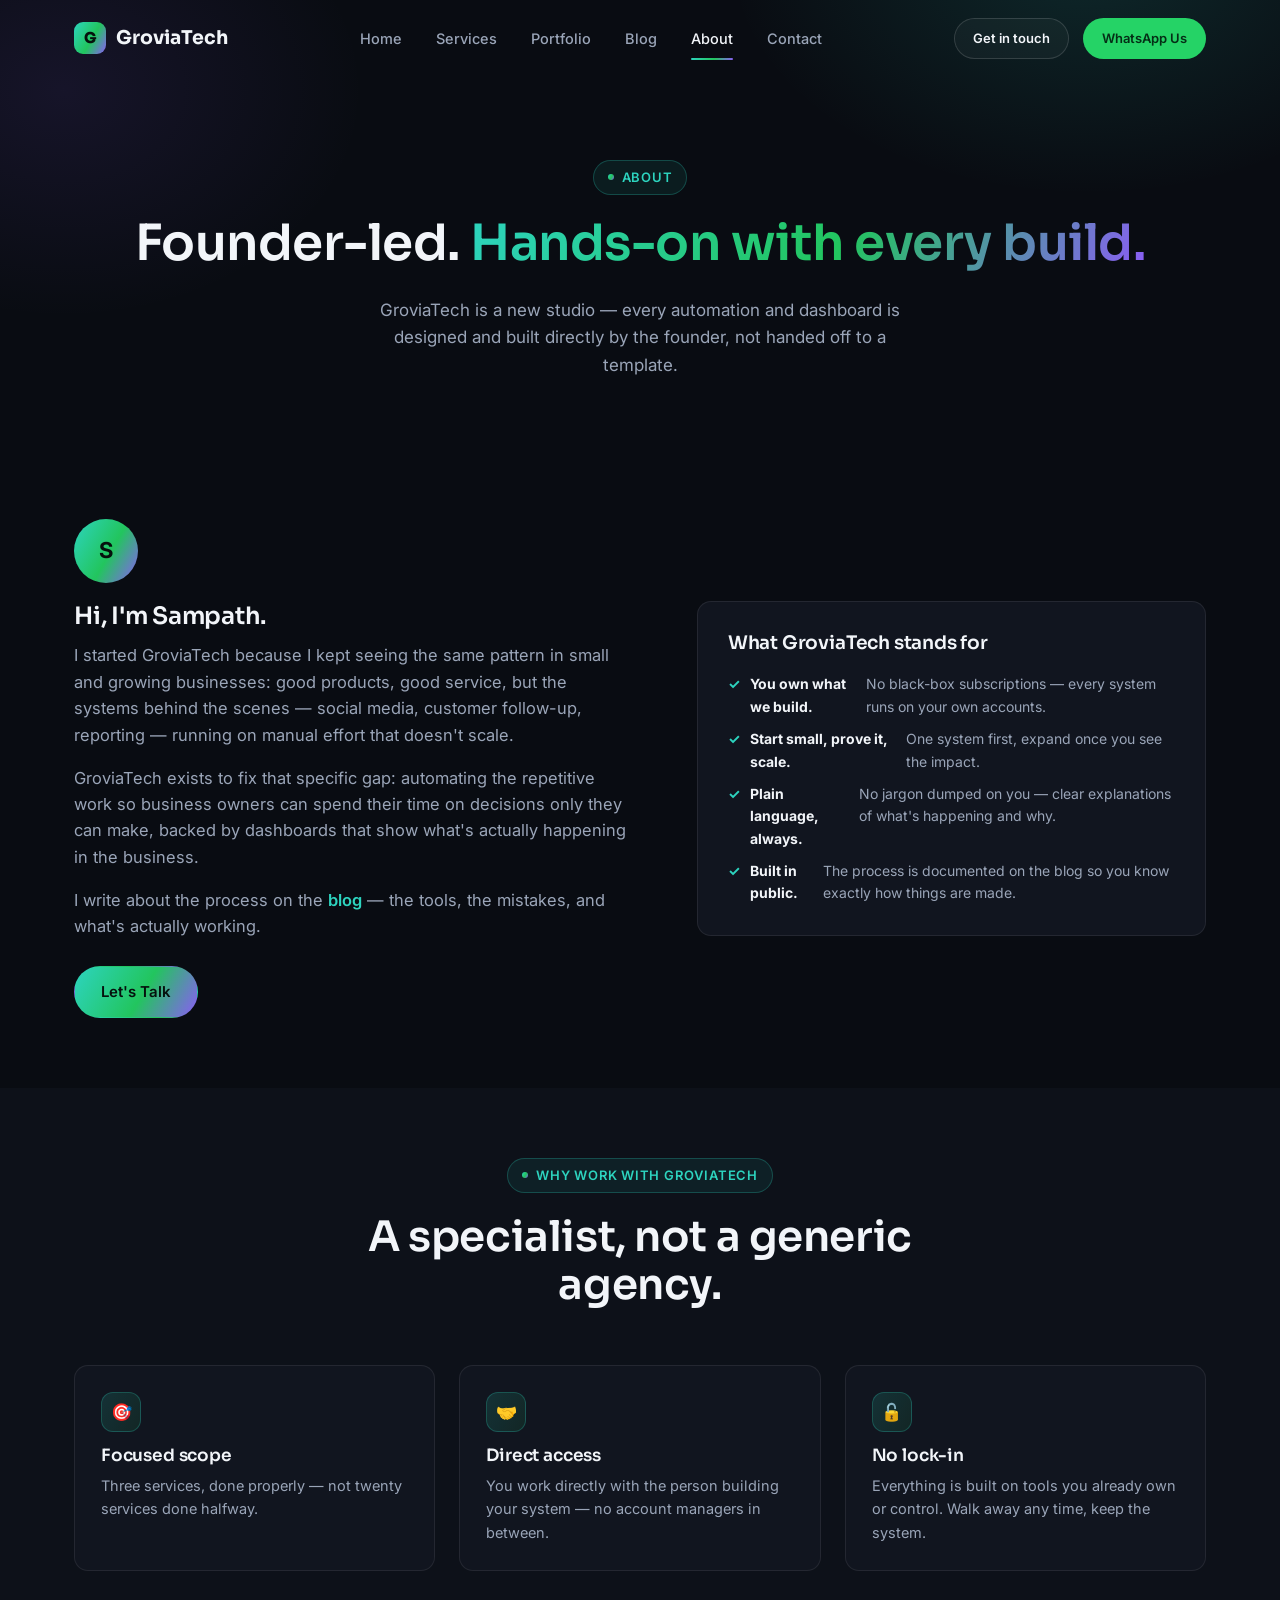
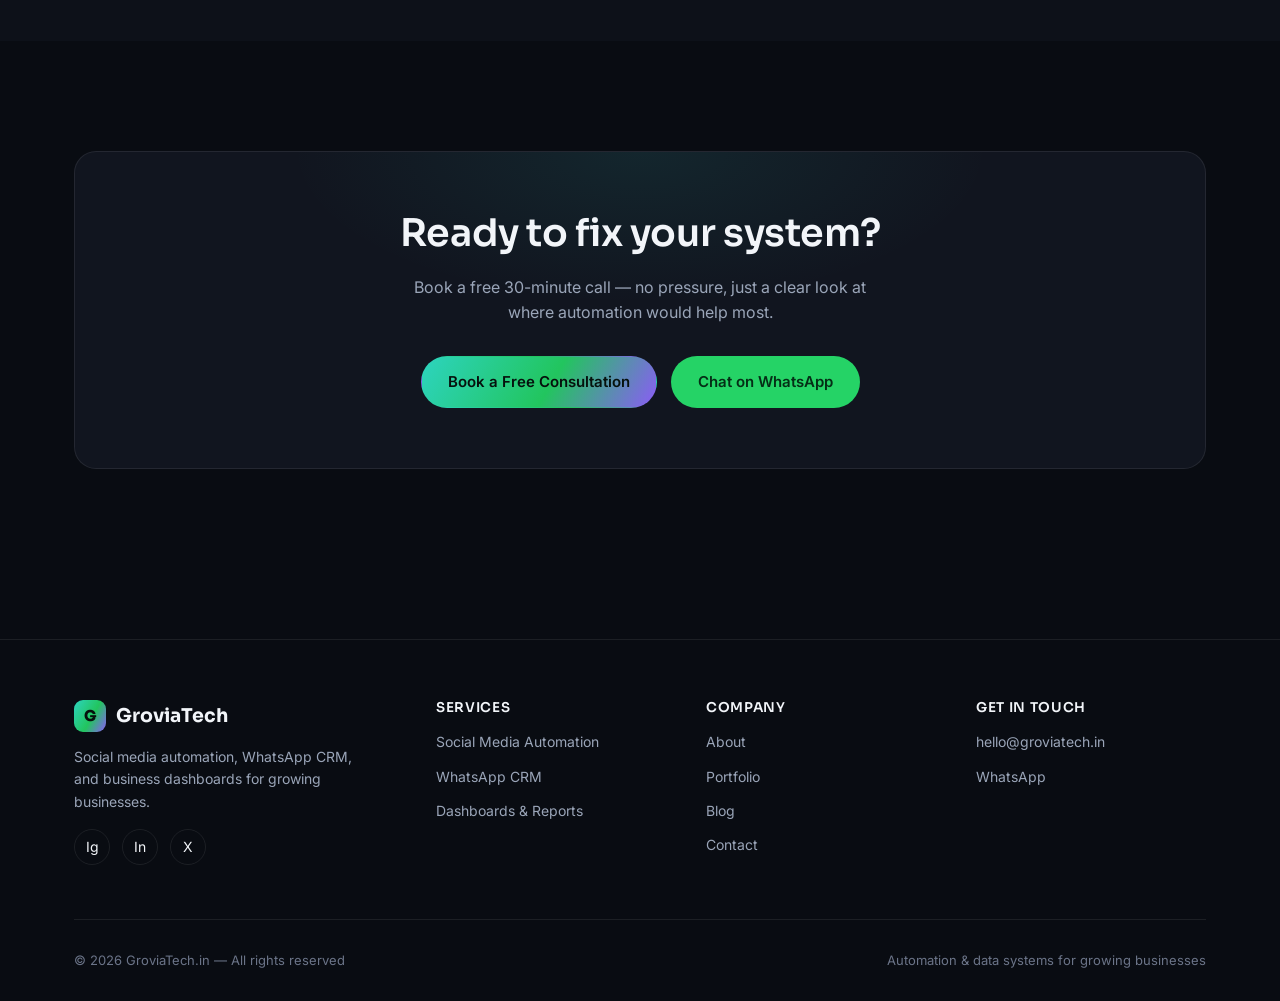
==== about.html @ a29e0338 "SEO: keyword-targeted titles/meta/H1s, Organization + FAQPage structured data" ====
<!DOCTYPE html>
<html lang="en">
<head>
<meta charset="UTF-8">
<meta name="viewport" content="width=device-width, initial-scale=1.0">
<title>About GroviaTech — WhatsApp & Social Media Automation Studio</title>
<meta name="description" content="GroviaTech is a founder-led studio building done-for-you WhatsApp automation, social media automation, and business dashboards to help small businesses grow.">
<link rel="canonical" href="https://groviatech.in/about.html">
<link rel="icon" href="favicon.ico" sizes="any">
<link rel="icon" href="favicon-32.png" type="image/png" sizes="32x32">
<link rel="icon" href="favicon-192.png" type="image/png" sizes="192x192">
<link rel="apple-touch-icon" href="favicon-180.png">
<meta name="theme-color" content="#090c12">
<meta property="og:type" content="website">
<meta property="og:site_name" content="GroviaTech">
<meta property="og:title" content="About GroviaTech — WhatsApp & Social Media Automation Studio">
<meta property="og:description" content="GroviaTech is a founder-led studio building done-for-you WhatsApp automation, social media automation, and business dashboards to help small businesses grow.">
<meta property="og:url" content="https://groviatech.in/about.html">
<meta name="twitter:card" content="summary">
<meta name="twitter:title" content="About GroviaTech — WhatsApp & Social Media Automation Studio">
<meta name="twitter:description" content="GroviaTech is a founder-led studio building done-for-you WhatsApp automation, social media automation, and business dashboards to help small businesses grow.">
<link rel="preconnect" href="https://fonts.googleapis.com">
<link href="https://fonts.googleapis.com/css2?family=Inter:wght@400;500;600;700&family=Sora:wght@600;700;800&display=swap" rel="stylesheet">
<link rel="stylesheet" href="css/style.css">
</head>
<body>

<nav class="nav">
  <div class="nav-inner container">
    <a href="index.html" class="logo"><span class="logo-mark">G</span>GroviaTech</a>
    <div class="nav-links">
      <a href="index.html">Home</a>
      <a href="services.html">Services</a>
      <a href="portfolio.html">Portfolio</a>
      <a href="blog.html">Blog</a>
      <a href="about.html">About</a>
      <a href="contact.html">Contact</a>
    </div>
    <div class="nav-cta">
      <a href="contact.html" class="btn btn-ghost btn-sm">Get in touch</a>
      <a href="#" target="_blank" class="btn btn-whatsapp btn-sm" data-config="whatsapp-href">WhatsApp Us</a>
    </div>
    <button class="nav-toggle" aria-label="Open menu"><span></span><span></span><span></span></button>
  </div>
  <div class="mobile-panel">
    <a href="index.html">Home</a>
    <a href="services.html">Services</a>
    <a href="portfolio.html">Portfolio</a>
    <a href="blog.html">Blog</a>
    <a href="about.html">About</a>
    <a href="contact.html">Contact</a>
    <a href="contact.html" class="btn btn-primary btn-block">Get in touch</a>
  </div>
</nav>

<header class="page-header">
  <div class="container">
    <div class="eyebrow" style="margin-left:auto;margin-right:auto;">About</div>
    <h1>Founder-led. <span class="text-gradient">Hands-on with every build.</span></h1>
    <p>GroviaTech is a new studio — every automation and dashboard is designed and built directly by the founder, not handed off to a template.</p>
  </div>
</header>

<section class="section-tight">
  <div class="container hero-grid">
    <div class="reveal">
      <div class="quote-avatar" style="width:64px;height:64px;font-size:22px;margin-bottom:20px;">S</div>
      <h2>Hi, I'm Sampath.</h2>
      <p style="font-size:16.5px;">I started GroviaTech because I kept seeing the same pattern in small and growing businesses: good products, good service, but the systems behind the scenes — social media, customer follow-up, reporting — running on manual effort that doesn't scale.</p>
      <p style="font-size:16.5px;">GroviaTech exists to fix that specific gap: automating the repetitive work so business owners can spend their time on decisions only they can make, backed by dashboards that show what's actually happening in the business.</p>
      <p style="font-size:16.5px;">I write about the process on the <a href="blog.html" style="color:var(--accent); font-weight:600;">blog</a> — the tools, the mistakes, and what's actually working.</p>
      <a href="contact.html" class="btn btn-primary" style="margin-top:10px;">Let's Talk</a>
    </div>
    <div class="card reveal reveal-delay-1">
      <h3 style="margin-bottom:20px;">What GroviaTech stands for</h3>
      <ul class="pill-list">
        <li><b style="color:var(--text)">You own what we build.</b> No black-box subscriptions — every system runs on your own accounts.</li>
        <li><b style="color:var(--text)">Start small, prove it, scale.</b> One system first, expand once you see the impact.</li>
        <li><b style="color:var(--text)">Plain language, always.</b> No jargon dumped on you — clear explanations of what's happening and why.</li>
        <li><b style="color:var(--text)">Built in public.</b> The process is documented on the blog so you know exactly how things are made.</li>
      </ul>
    </div>
  </div>
</section>

<section class="section section-tight" style="background:var(--bg-soft);">
  <div class="container">
    <div class="section-head center">
      <div class="eyebrow" style="margin-left:auto;margin-right:auto;">Why work with GroviaTech</div>
      <h2>A specialist, not a generic agency.</h2>
    </div>
    <div class="grid grid-3">
      <div class="problem-card reveal">
        <div class="icon-box">🎯</div>
        <h3>Focused scope</h3>
        <p>Three services, done properly — not twenty services done halfway.</p>
      </div>
      <div class="problem-card reveal reveal-delay-1">
        <div class="icon-box">🤝</div>
        <h3>Direct access</h3>
        <p>You work directly with the person building your system — no account managers in between.</p>
      </div>
      <div class="problem-card reveal reveal-delay-2">
        <div class="icon-box">🔓</div>
        <h3>No lock-in</h3>
        <p>Everything is built on tools you already own or control. Walk away any time, keep the system.</p>
      </div>
    </div>
  </div>
</section>

<section class="section">
  <div class="container">
    <div class="cta-band reveal">
      <h2>Ready to fix your system?</h2>
      <p>Book a free 30-minute call — no pressure, just a clear look at where automation would help most.</p>
      <div class="cta-actions">
        <a href="contact.html" class="btn btn-primary">Book a Free Consultation</a>
        <a href="#" target="_blank" class="btn btn-whatsapp" data-config="whatsapp-href">Chat on WhatsApp</a>
      </div>
    </div>
  </div>
</section>

<footer class="footer">
  <div class="container">
    <div class="footer-grid">
      <div class="footer-brand">
        <a href="index.html" class="logo"><span class="logo-mark">G</span>GroviaTech</a>
        <p>Social media automation, WhatsApp CRM, and business dashboards for growing businesses.</p>
        <div class="footer-social">
          <a href="#" aria-label="Instagram" data-config="social-instagram">Ig</a>
          <a href="#" aria-label="LinkedIn" data-config="social-linkedin">In</a>
          <a href="#" aria-label="X / Twitter" data-config="social-twitter">X</a>
        </div>
      </div>
      <div class="footer-col">
        <h4>Services</h4>
        <a href="services.html#social">Social Media Automation</a>
        <a href="services.html#whatsapp">WhatsApp CRM</a>
        <a href="services.html#dashboards">Dashboards &amp; Reports</a>
      </div>
      <div class="footer-col">
        <h4>Company</h4>
        <a href="about.html">About</a>
        <a href="portfolio.html">Portfolio</a>
        <a href="blog.html">Blog</a>
        <a href="contact.html">Contact</a>
      </div>
      <div class="footer-col">
        <h4>Get in touch</h4>
        <a href="mailto:hello@groviatech.in">hello@groviatech.in</a>
        <a href="#" target="_blank" data-config="whatsapp-href">WhatsApp</a>
      </div>
    </div>
    <div class="footer-bottom">
      <span>© <span class="year"></span> GroviaTech.in — All rights reserved</span>
      <span>Automation &amp; data systems for growing businesses</span>
    </div>
  </div>
</footer>

<script src="js/config.js"></script>
<script src="js/main.js"></script>
</body>
</html>
---- css/style.css ----
/* ============================================================
   GroviaTech.in — Design System
   ============================================================ */

:root{
  /* Core palette — deep charcoal/navy base, teal→emerald accent (growth + tech) */
  --bg: #090c12;
  --bg-soft: #0d1119;
  --surface: #11151f;
  --surface-2: #161b28;
  --border: rgba(255,255,255,0.08);
  --border-strong: rgba(255,255,255,0.14);

  --text: #f2f5f9;
  --text-muted: #9aa5b8;
  --text-dim: #6b7488;

  --accent: #2dd4bf;          /* teal */
  --accent-2: #22c55e;        /* emerald */
  --accent-violet: #8b5cf6;   /* secondary highlight */
  --accent-gradient: linear-gradient(120deg, #2dd4bf 0%, #22c55e 55%, #8b5cf6 100%);
  --accent-gradient-soft: linear-gradient(120deg, rgba(45,212,191,0.15), rgba(34,197,94,0.10));

  --whatsapp: #25D366;

  --radius-sm: 8px;
  --radius: 14px;
  --radius-lg: 22px;
  --shadow-glow: 0 0 0 1px rgba(45,212,191,0.15), 0 20px 60px -20px rgba(45,212,191,0.25);
  --shadow-card: 0 10px 40px -18px rgba(0,0,0,0.6);

  --container: 1180px;
  --font-body: "Inter", -apple-system, BlinkMacSystemFont, "Segoe UI", sans-serif;
  --font-head: "Sora", "Inter", -apple-system, sans-serif;
}

*, *::before, *::after{ box-sizing: border-box; }
html{ scroll-behavior: smooth; }
body{
  margin:0;
  background: var(--bg);
  color: var(--text);
  font-family: var(--font-body);
  line-height: 1.6;
  -webkit-font-smoothing: antialiased;
  overflow-x: hidden;
}
body::before{
  content:"";
  position: fixed;
  inset: 0;
  z-index: -2;
  background:
    radial-gradient(600px 400px at 85% -5%, rgba(45,212,191,0.14), transparent 60%),
    radial-gradient(500px 380px at 5% 10%, rgba(139,92,246,0.10), transparent 60%),
    var(--bg);
}
img{ max-width:100%; display:block; }
a{ color: inherit; text-decoration: none; }
ul{ list-style:none; margin:0; padding:0; }
h1,h2,h3,h4{ font-family: var(--font-head); font-weight: 600; line-height: 1.15; margin: 0 0 .5em; letter-spacing: -0.01em; }
p{ margin: 0 0 1em; color: var(--text-muted); }
button{ font-family: inherit; }

.container{ width: 100%; max-width: var(--container); margin: 0 auto; padding: 0 24px; }
.section{ padding: 110px 0; position: relative; }
.section-tight{ padding: 70px 0; }

.eyebrow{
  display:inline-flex; align-items:center; gap:8px;
  font-size: 13px; font-weight: 600; letter-spacing: 0.06em; text-transform: uppercase;
  color: var(--accent);
  background: rgba(45,212,191,0.08);
  border: 1px solid rgba(45,212,191,0.25);
  padding: 6px 14px;
  border-radius: 999px;
  margin-bottom: 20px;
}
.eyebrow::before{ content:""; width:6px; height:6px; border-radius:50%; background: var(--accent-gradient); }

.section-head{ max-width: 640px; margin-bottom: 56px; }
.section-head.center{ margin-left:auto; margin-right:auto; text-align:center; }
.section-head h2{ font-size: clamp(28px, 3.6vw, 42px); }
.section-head p{ font-size: 17px; }

.text-gradient{
  background: var(--accent-gradient);
  -webkit-background-clip: text;
  background-clip: text;
  color: transparent;
}

/* ---------- Buttons ---------- */
.btn{
  display:inline-flex; align-items:center; justify-content:center; gap:8px;
  padding: 13px 26px;
  border-radius: 999px;
  font-weight: 600;
  font-size: 15px;
  border: 1px solid transparent;
  cursor:pointer;
  transition: transform .25s ease, box-shadow .25s ease, background .25s ease, border-color .25s ease, color .25s ease;
  white-space: nowrap;
}
.btn-primary{
  background: var(--accent-gradient);
  color: #06110d;
}
.btn-primary:hover{ transform: translateY(-2px); box-shadow: 0 14px 30px -10px rgba(45,212,191,0.45); }
.btn-ghost{
  background: rgba(255,255,255,0.03);
  border-color: var(--border-strong);
  color: var(--text);
}
.btn-ghost:hover{ background: rgba(255,255,255,0.07); transform: translateY(-2px); }
.btn-whatsapp{ background: var(--whatsapp); color:#052e16; }
.btn-whatsapp:hover{ transform: translateY(-2px); box-shadow: 0 14px 30px -10px rgba(37,211,102,0.45); }
.btn-block{ width:100%; }
.btn-sm{ padding: 9px 18px; font-size: 13px; }

/* ---------- Nav ---------- */
.nav{
  position: fixed; top:0; left:0; right:0; z-index: 100;
  border-bottom: 1px solid transparent;
  transition: background .3s ease, border-color .3s ease, backdrop-filter .3s ease;
}
.nav.scrolled{
  background: rgba(9,12,18,0.75);
  backdrop-filter: blur(14px);
  border-bottom-color: var(--border);
}
.nav-inner{ display:flex; align-items:center; justify-content:space-between; padding: 18px 24px; }
.logo{ display:flex; align-items:center; gap:10px; font-family: var(--font-head); font-weight:700; font-size:19px; color: var(--text); }
.logo-mark{
  width:32px; height:32px; border-radius: 9px;
  background: var(--accent-gradient);
  display:flex; align-items:center; justify-content:center;
  font-size:15px; font-weight:800; color:#06110d;
}
.nav-links{ display:flex; align-items:center; gap:34px; }
.nav-links a{
  font-size: 14.5px; font-weight:500; color: var(--text-muted);
  position:relative; padding: 4px 0;
  transition: color .2s ease;
}
.nav-links a:hover, .nav-links a.active{ color: var(--text); }
.nav-links a.active::after{
  content:""; position:absolute; left:0; right:0; bottom:-6px; height:2px;
  background: var(--accent-gradient); border-radius:2px;
}
.nav-cta{ display:flex; align-items:center; gap:14px; }
.nav-toggle{
  display:none; flex-direction:column; gap:5px; background:none; border:none; cursor:pointer; padding:6px;
}
.nav-toggle span{ width:22px; height:2px; background: var(--text); border-radius:2px; transition: all .25s ease; }

.mobile-panel{
  display:none;
  position: fixed; inset: 0; z-index: 99;
  background: rgba(9,12,18,0.98);
  padding: 100px 30px 40px;
  flex-direction:column; gap: 8px;
}
.mobile-panel.open{ display:flex; }
.mobile-panel a{ font-size: 20px; padding: 14px 0; border-bottom: 1px solid var(--border); color: var(--text); font-weight:600; }
.mobile-panel .btn{ margin-top: 20px; }

@media (max-width: 900px){
  .nav-links{ display:none; }
  .nav-cta .btn-ghost{ display:none; }
  .nav-toggle{ display:flex; }
}

/* ---------- Hero ---------- */
.hero{ padding: 168px 0 100px; position: relative; }
.hero-grid{ display:grid; grid-template-columns: 1.05fr 0.95fr; gap: 60px; align-items:center; }
.hero h1{ font-size: clamp(34px, 5vw, 58px); margin-bottom: 22px; }
.hero-sub{ font-size: 18px; max-width: 500px; color: var(--text-muted); margin-bottom: 34px; }
.hero-actions{ display:flex; gap:14px; flex-wrap:wrap; margin-bottom: 40px; }
.hero-note{ font-size: 13px; color: var(--text-dim); }

.integrations{ margin-top: 56px; }
.integrations-label{ font-size: 12.5px; color: var(--text-dim); text-transform: uppercase; letter-spacing: .08em; margin-bottom: 16px; }
.integrations-row{ display:flex; flex-wrap:wrap; gap: 10px; }
.chip{
  font-size: 13px; font-weight:600; color: var(--text-muted);
  border:1px solid var(--border); background: rgba(255,255,255,0.02);
  padding: 7px 14px; border-radius: 999px;
}

/* ---------- Hero demo card (WhatsApp automation preview) ---------- */
.demo-card{
  background: var(--surface);
  border: 1px solid var(--border);
  border-radius: var(--radius-lg);
  padding: 20px;
  box-shadow: var(--shadow-glow);
  position: relative;
}
.demo-head{ display:flex; align-items:center; gap:10px; margin-bottom:16px; padding-bottom:14px; border-bottom:1px solid var(--border); }
.demo-avatar{ width:36px; height:36px; border-radius:50%; background: var(--accent-gradient); display:flex; align-items:center; justify-content:center; font-weight:700; color:#06110d; font-size:14px; }
.demo-title{ font-size:14px; font-weight:600; }
.demo-sub{ font-size:12px; color: var(--text-dim); }
.demo-live{ margin-left:auto; display:flex; align-items:center; gap:6px; font-size:11.5px; color: var(--accent-2); font-weight:600; }
.demo-live .dot{ width:7px; height:7px; border-radius:50%; background: var(--accent-2); box-shadow: 0 0 0 0 rgba(34,197,94,0.6); animation: pulse 1.8s infinite; }
@keyframes pulse{ 0%{ box-shadow:0 0 0 0 rgba(34,197,94,0.5);} 70%{ box-shadow:0 0 0 8px rgba(34,197,94,0);} 100%{ box-shadow:0 0 0 0 rgba(34,197,94,0);} }

.chat-window{ min-height: 220px; display:flex; flex-direction:column; gap:10px; margin-bottom:16px; }
.bubble{
  max-width: 78%; padding: 10px 14px; border-radius: 14px; font-size: 13.5px; line-height:1.45;
  opacity:0; transform: translateY(8px); animation: bubbleIn .4s ease forwards;
}
.bubble.in{ align-self:flex-start; background: var(--surface-2); border:1px solid var(--border); border-bottom-left-radius:4px; }
.bubble.out{ align-self:flex-end; background: linear-gradient(135deg, rgba(45,212,191,0.22), rgba(34,197,94,0.18)); border:1px solid rgba(45,212,191,0.3); border-bottom-right-radius:4px; }
@keyframes bubbleIn{ to{ opacity:1; transform: translateY(0);} }

.demo-steps{ display:flex; flex-direction:column; gap:10px; }
.demo-step{ display:flex; align-items:center; gap:10px; font-size:12.5px; color: var(--text-dim); opacity:.4; transition: opacity .3s ease; }
.demo-step.active{ opacity:1; color: var(--text-muted); }
.demo-step .tick{ width:16px; height:16px; border-radius:50%; border:1px solid var(--border-strong); display:flex; align-items:center; justify-content:center; font-size:10px; flex-shrink:0; }
.demo-step.active .tick{ background: var(--accent-gradient); border-color: transparent; color:#06110d; }

/* ---------- Cards / grids ---------- */
.grid{ display:grid; gap: 24px; }
.grid-3{ grid-template-columns: repeat(3, 1fr); }
.grid-2{ grid-template-columns: repeat(2, 1fr); }
.grid-4{ grid-template-columns: repeat(4, 1fr); }

.card{
  background: var(--surface);
  border: 1px solid var(--border);
  border-radius: var(--radius);
  padding: 30px;
  transition: transform .3s ease, border-color .3s ease, box-shadow .3s ease;
}
.card:hover{ transform: translateY(-4px); border-color: var(--border-strong); box-shadow: var(--shadow-card); }

.icon-box{
  width:46px; height:46px; border-radius: 12px;
  background: var(--accent-gradient-soft);
  border: 1px solid rgba(45,212,191,0.25);
  display:flex; align-items:center; justify-content:center;
  margin-bottom: 18px; font-size: 20px;
}

.pill-list{ display:flex; flex-direction:column; gap:10px; margin-top:16px; }
.pill-list li{ display:flex; align-items:flex-start; gap:10px; font-size:14px; color: var(--text-muted); }
.pill-list li::before{ content:"✓"; color: var(--accent); font-weight:700; flex-shrink:0; }

/* ---------- Problem section ---------- */
.problem-card{
  background: var(--surface);
  border:1px solid var(--border);
  border-radius: var(--radius);
  padding: 26px;
}
.problem-card h3{ font-size: 17px; }
.problem-card p{ font-size: 14.5px; margin:0; }
.problem-card .icon-box{ margin-bottom:14px; width:40px; height:40px; font-size:17px; }

/* ---------- Process ---------- */
.process-step{ position: relative; padding-left: 0; }
.process-num{ font-family: var(--font-head); font-size: 46px; font-weight:700; color: transparent; -webkit-text-stroke: 1px var(--border-strong); margin-bottom: 10px; }
.process-step h3{ font-size:19px; }
.process-tag{ display:inline-block; margin-top:14px; font-size:12px; color: var(--accent); background: rgba(45,212,191,0.08); border:1px solid rgba(45,212,191,0.2); padding:5px 12px; border-radius:999px; }

/* ---------- Stats ---------- */
.stats-bar{
  display:grid; grid-template-columns: repeat(4,1fr); gap: 24px;
  background: var(--surface);
  border:1px solid var(--border); border-radius: var(--radius-lg);
  padding: 40px 30px;
}
.stat{ text-align:center; }
.stat-num{ font-family: var(--font-head); font-size: clamp(26px,3vw,36px); font-weight:700; }
.stat-label{ font-size: 13px; color: var(--text-dim); margin-top:6px; }

/* ---------- Testimonial / quote ---------- */
.quote-card{ background: var(--surface); border:1px solid var(--border); border-radius: var(--radius); padding: 32px; }
.quote-card p{ font-size: 17px; color: var(--text); font-style: italic; }
.quote-person{ display:flex; align-items:center; gap:12px; margin-top:18px; }
.quote-avatar{ width:40px; height:40px; border-radius:50%; background: var(--accent-gradient); display:flex; align-items:center; justify-content:center; color:#06110d; font-weight:700; font-size:14px; }
.quote-name{ font-size:14px; font-weight:600; color: var(--text); }
.quote-role{ font-size:12.5px; color: var(--text-dim); }

/* ---------- Blog cards ---------- */
.blog-card{ background: var(--surface); border:1px solid var(--border); border-radius: var(--radius); overflow:hidden; transition: transform .3s ease, border-color .3s ease; }
.blog-card:hover{ transform: translateY(-4px); border-color: var(--border-strong); }
.blog-thumb{ height: 160px; background: var(--accent-gradient-soft); position:relative; display:flex; align-items:center; justify-content:center; font-size:34px; border-bottom:1px solid var(--border); }
.blog-body{ padding: 22px; }
.blog-meta{ display:flex; gap:10px; align-items:center; font-size:12px; color: var(--text-dim); margin-bottom:10px; }
.blog-tag{ background: rgba(45,212,191,0.1); color: var(--accent); padding:3px 10px; border-radius:999px; font-weight:600; }
.blog-body h3{ font-size:17px; margin-bottom:8px; }
.blog-body p{ font-size:13.5px; margin-bottom:0; }
.blog-readmore{ font-size:13px; font-weight:600; color: var(--accent); margin-top:14px; display:inline-flex; align-items:center; gap:6px; }

/* ---------- Portfolio ---------- */
.filter-row{ display:flex; gap:10px; flex-wrap:wrap; margin-bottom: 40px; }
.filter-btn{
  font-size:13.5px; font-weight:600; padding: 9px 18px; border-radius:999px;
  border:1px solid var(--border); background: transparent; color: var(--text-muted); cursor:pointer;
  transition: all .2s ease;
}
.filter-btn.active, .filter-btn:hover{ background: var(--accent-gradient); color:#06110d; border-color:transparent; }
.portfolio-card{ background: var(--surface); border:1px solid var(--border); border-radius: var(--radius); overflow:hidden; }
.portfolio-thumb{ height: 190px; background: var(--accent-gradient-soft); display:flex; align-items:center; justify-content:center; font-size:15px; color: var(--text-dim); border-bottom: 1px solid var(--border); font-weight:600; letter-spacing:.03em; }
.portfolio-body{ padding: 24px; }
.portfolio-cat{ font-size:12px; color: var(--accent); font-weight:700; text-transform:uppercase; letter-spacing:.05em; margin-bottom:8px; }
.portfolio-body h3{ font-size:18px; }
.portfolio-result{ margin-top:14px; padding-top:14px; border-top:1px solid var(--border); font-size:13px; color: var(--text-muted); }
.portfolio-result b{ color: var(--accent-2); }
.sample-badge{ display:inline-block; font-size:11px; padding:3px 10px; border-radius:999px; background:rgba(139,92,246,0.12); color:#c4b5fd; border:1px solid rgba(139,92,246,0.3); margin-left:8px; vertical-align:middle; }

/* ---------- FAQ ---------- */
.faq-item{ border-bottom:1px solid var(--border); padding: 22px 0; cursor:pointer; }
.faq-q{ display:flex; align-items:center; justify-content:space-between; font-weight:600; font-size:16px; gap: 20px; }
.faq-q .plus{ font-size:20px; color: var(--accent); transition: transform .25s ease; flex-shrink:0; }
.faq-item.open .plus{ transform: rotate(45deg); }
.faq-a{ max-height:0; overflow:hidden; transition: max-height .3s ease; font-size:14.5px; color: var(--text-muted); }
.faq-item.open .faq-a{ max-height: 240px; margin-top:14px; }

/* ---------- CTA band ---------- */
.cta-band{
  background: var(--surface);
  border: 1px solid var(--border);
  border-radius: var(--radius-lg);
  padding: 60px;
  text-align:center;
  position:relative; overflow:hidden;
}
.cta-band::before{
  content:""; position:absolute; inset:-2px; z-index:-1; opacity:.5;
  background: radial-gradient(500px 220px at 50% 0%, rgba(45,212,191,0.18), transparent 70%);
}
.cta-band h2{ font-size: clamp(26px,3.4vw,38px); }
.cta-band p{ max-width: 500px; margin: 0 auto 30px; }
.cta-actions{ display:flex; gap:14px; justify-content:center; flex-wrap:wrap; }

/* ---------- Forms ---------- */
.form-group{ margin-bottom: 20px; }
.form-group label{ display:block; font-size:13.5px; font-weight:600; margin-bottom:8px; color: var(--text-muted); }
.form-group input, .form-group textarea, .form-group select{
  width:100%; padding: 13px 16px; border-radius: 10px;
  background: var(--surface-2); border: 1px solid var(--border);
  color: var(--text); font-family: inherit; font-size: 14.5px;
  transition: border-color .2s ease;
}
.form-group input:focus, .form-group textarea:focus, .form-group select:focus{ outline:none; border-color: var(--accent); }
.form-group textarea{ resize: vertical; min-height: 120px; }

/* ---------- Footer ---------- */
.footer{ border-top: 1px solid var(--border); padding: 60px 0 30px; margin-top: 60px; }
.footer-grid{ display:grid; grid-template-columns: 1.4fr 1fr 1fr 1fr; gap: 40px; margin-bottom: 50px; }
.footer-brand p{ font-size:14px; max-width: 280px; margin-top:14px; }
.footer-col h4{ font-size:13.5px; text-transform:uppercase; letter-spacing:.05em; color: var(--text); margin-bottom:16px; }
.footer-col a{ display:block; font-size:14px; color: var(--text-muted); margin-bottom:12px; transition: color .2s ease; }
.footer-col a:hover{ color: var(--accent); }
.footer-social{ display:flex; gap:12px; margin-top:16px; }
.footer-social a{ width:36px; height:36px; border-radius:50%; border:1px solid var(--border); display:flex; align-items:center; justify-content:center; font-size:14px; }
.footer-social a:hover{ border-color: var(--accent); color: var(--accent); }
.footer-bottom{ display:flex; justify-content:space-between; align-items:center; padding-top:30px; border-top:1px solid var(--border); font-size:13px; color: var(--text-dim); flex-wrap:wrap; gap:12px; }

/* ---------- Reveal animation ---------- */
.reveal{ opacity:0; transform: translateY(24px); transition: opacity .7s ease, transform .7s ease; }
.reveal.in-view{ opacity:1; transform: translateY(0); }
.reveal-delay-1{ transition-delay: .08s; }
.reveal-delay-2{ transition-delay: .16s; }
.reveal-delay-3{ transition-delay: .24s; }
.reveal-delay-4{ transition-delay: .32s; }

/* ---------- Page header (inner pages) ---------- */
.page-header{ padding: 160px 0 70px; text-align:center; }
.page-header h1{ font-size: clamp(32px,4.4vw,50px); }
.page-header p{ max-width:560px; margin:0 auto; font-size:17px; }

/* ---------- Responsive ---------- */
@media (max-width: 980px){
  .hero-grid{ grid-template-columns: 1fr; }
  .grid-3, .grid-4{ grid-template-columns: repeat(2,1fr); }
  .stats-bar{ grid-template-columns: repeat(2,1fr); }
  .footer-grid{ grid-template-columns: 1fr 1fr; }
}
@media (max-width: 640px){
  .grid-2, .grid-3, .grid-4{ grid-template-columns: 1fr; }
  .stats-bar{ grid-template-columns: 1fr 1fr; padding: 28px 20px; }
  .section{ padding: 80px 0; }
  .cta-band{ padding: 40px 24px; }
  .footer-grid{ grid-template-columns: 1fr; gap: 30px; }
  .footer-bottom{ flex-direction:column; align-items:flex-start; }
}
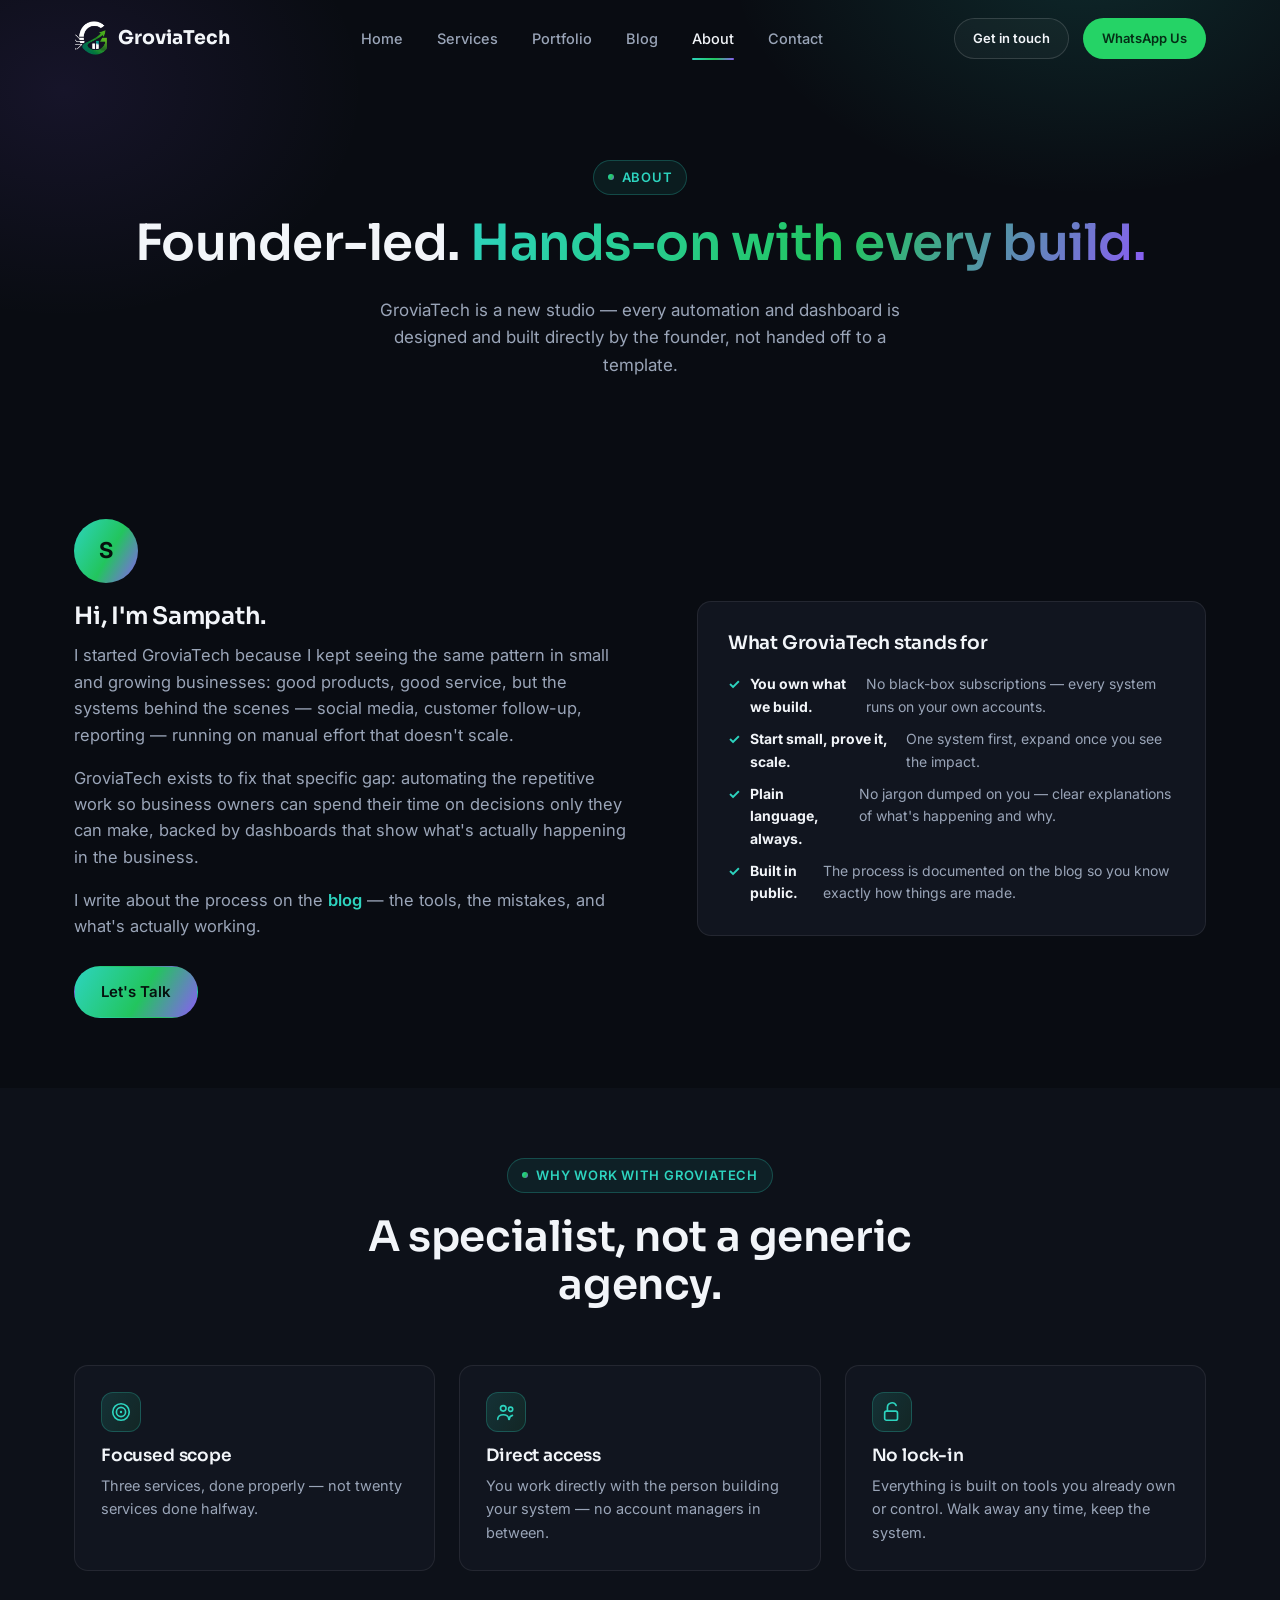
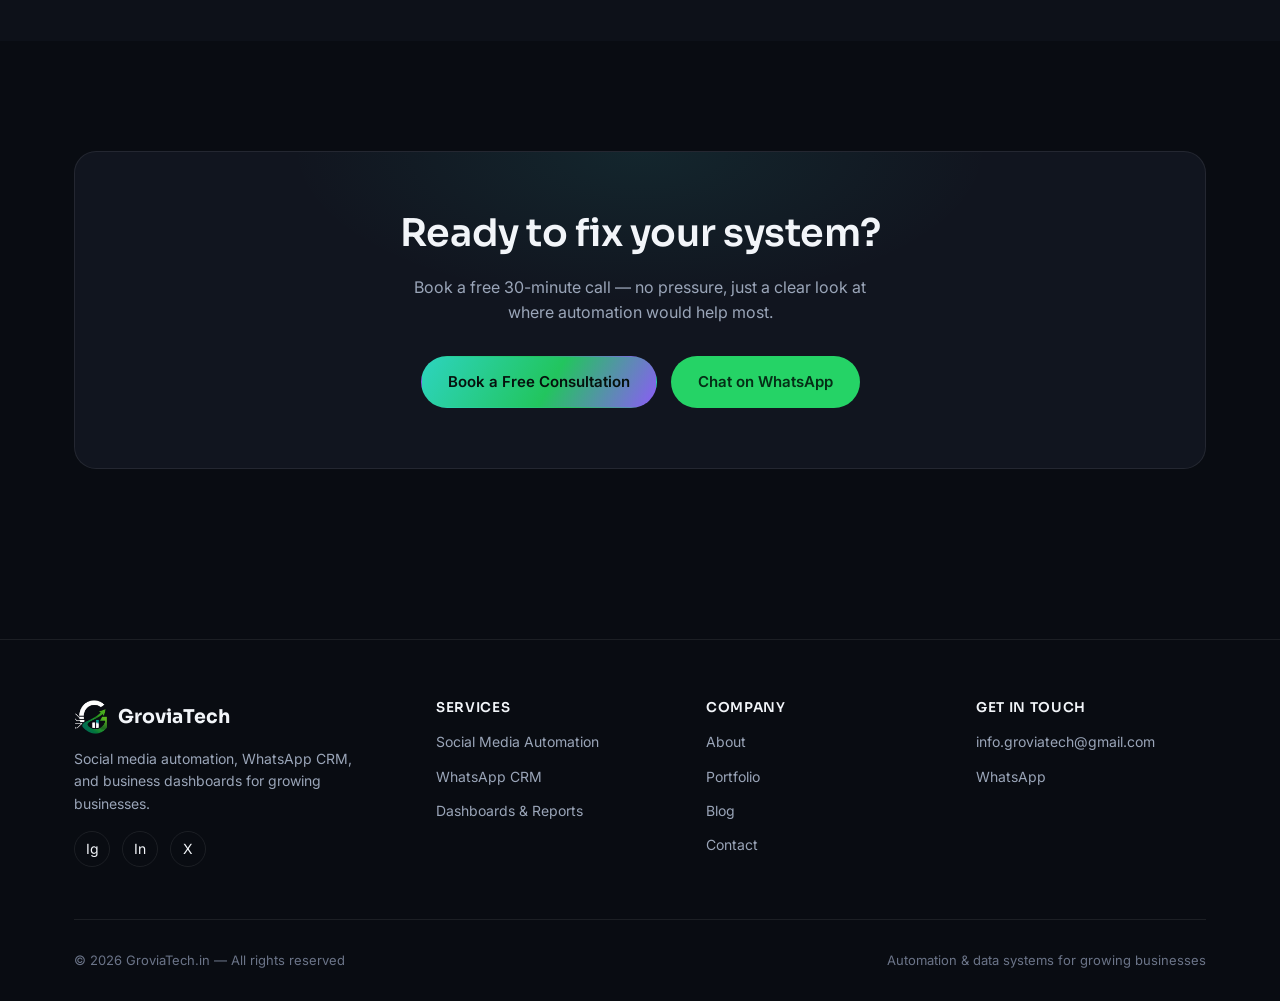
==== commit 2d9fe0db: "Add real WhatsApp number and email; brand icons/logo from previous step" ====
--- a/about.html
+++ b/about.html
@@ -27,7 +27,7 @@
 
 <nav class="nav">
   <div class="nav-inner container">
-    <a href="index.html" class="logo"><span class="logo-mark">G</span>GroviaTech</a>
+    <a href="index.html" class="logo"><img src="logo-icon.png" alt="GroviaTech logo" class="logo-mark-img">GroviaTech</a>
     <div class="nav-links">
       <a href="index.html">Home</a>
       <a href="services.html">Services</a>
@@ -91,17 +91,17 @@
     </div>
     <div class="grid grid-3">
       <div class="problem-card reveal">
-        <div class="icon-box">🎯</div>
+        <div class="icon-box"><svg viewBox="0 0 24 24" fill="none" stroke="currentColor" stroke-width="1.8"><circle cx="12" cy="12" r="9"/><circle cx="12" cy="12" r="5"/><circle cx="12" cy="12" r="1.3" fill="currentColor" stroke="none"/></svg></div>
         <h3>Focused scope</h3>
         <p>Three services, done properly — not twenty services done halfway.</p>
       </div>
       <div class="problem-card reveal reveal-delay-1">
-        <div class="icon-box">🤝</div>
+        <div class="icon-box"><svg viewBox="0 0 24 24" fill="none" stroke="currentColor" stroke-width="1.8" stroke-linecap="round" stroke-linejoin="round"><circle cx="9" cy="8" r="3"/><path d="M3 20c0-3 2.5-5 6-5s6 2 6 5"/><circle cx="17" cy="9" r="2.3"/><path d="M15.5 20c.2-2.2 1.6-3.8 3.5-4.3"/></svg></div>
         <h3>Direct access</h3>
         <p>You work directly with the person building your system — no account managers in between.</p>
       </div>
       <div class="problem-card reveal reveal-delay-2">
-        <div class="icon-box">🔓</div>
+        <div class="icon-box"><svg viewBox="0 0 24 24" fill="none" stroke="currentColor" stroke-width="1.8" stroke-linecap="round" stroke-linejoin="round"><rect x="4" y="11" width="14" height="10" rx="2"/><path d="M7 11V7a5 5 0 019.5-2.2"/></svg></div>
         <h3>No lock-in</h3>
         <p>Everything is built on tools you already own or control. Walk away any time, keep the system.</p>
       </div>
@@ -126,7 +126,7 @@
   <div class="container">
     <div class="footer-grid">
       <div class="footer-brand">
-        <a href="index.html" class="logo"><span class="logo-mark">G</span>GroviaTech</a>
+        <a href="index.html" class="logo"><img src="logo-icon.png" alt="GroviaTech logo" class="logo-mark-img">GroviaTech</a>
         <p>Social media automation, WhatsApp CRM, and business dashboards for growing businesses.</p>
         <div class="footer-social">
           <a href="#" aria-label="Instagram" data-config="social-instagram">Ig</a>
@@ -149,7 +149,7 @@
       </div>
       <div class="footer-col">
         <h4>Get in touch</h4>
-        <a href="mailto:hello@groviatech.in">hello@groviatech.in</a>
+        <a href="mailto:info.groviatech@gmail.com" data-config="email-href">info.groviatech@gmail.com</a>
         <a href="#" target="_blank" data-config="whatsapp-href">WhatsApp</a>
       </div>
     </div>
--- a/css/style.css
+++ b/css/style.css
@@ -137,6 +137,9 @@
   display:flex; align-items:center; justify-content:center;
   font-size:15px; font-weight:800; color:#06110d;
 }
+.logo-mark-img{
+  width:34px; height:34px; object-fit: contain; flex-shrink:0; display:block;
+}
 .nav-links{ display:flex; align-items:center; gap:34px; }
 .nav-links a{
   font-size: 14.5px; font-weight:500; color: var(--text-muted);
@@ -242,6 +245,9 @@
   display:flex; align-items:center; justify-content:center;
   margin-bottom: 18px; font-size: 20px;
 }
+.icon-box svg{ width:22px; height:22px; color: var(--accent); flex-shrink:0; }
+.blog-thumb svg, .portfolio-thumb svg{ width:40px; height:40px; color: var(--accent); }
+.post-hero-icon svg{ width:44px; height:44px; color: var(--accent); }
 
 .pill-list{ display:flex; flex-direction:column; gap:10px; margin-top:16px; }
 .pill-list li{ display:flex; align-items:flex-start; gap:10px; font-size:14px; color: var(--text-muted); }
@@ -286,7 +292,9 @@
 /* ---------- Blog cards ---------- */
 .blog-card{ background: var(--surface); border:1px solid var(--border); border-radius: var(--radius); overflow:hidden; transition: transform .3s ease, border-color .3s ease; }
 .blog-card:hover{ transform: translateY(-4px); border-color: var(--border-strong); }
-.blog-thumb{ height: 160px; background: var(--accent-gradient-soft); position:relative; display:flex; align-items:center; justify-content:center; font-size:34px; border-bottom:1px solid var(--border); }
+.blog-thumb{ height: 160px; background: var(--accent-gradient-soft); position:relative; display:flex; align-items:center; justify-content:center; font-size:34px; border-bottom:1px solid var(--border); overflow:hidden; }
+.blog-thumb img{ width:100%; height:100%; object-fit:cover; }
+.post-hero-img{ width:100%; max-height:360px; object-fit:cover; border-radius: var(--radius); margin-bottom:24px; display:block; }
 .blog-body{ padding: 22px; }
 .blog-meta{ display:flex; gap:10px; align-items:center; font-size:12px; color: var(--text-dim); margin-bottom:10px; }
 .blog-tag{ background: rgba(45,212,191,0.1); color: var(--accent); padding:3px 10px; border-radius:999px; font-weight:600; }
@@ -303,7 +311,7 @@
 }
 .filter-btn.active, .filter-btn:hover{ background: var(--accent-gradient); color:#06110d; border-color:transparent; }
 .portfolio-card{ background: var(--surface); border:1px solid var(--border); border-radius: var(--radius); overflow:hidden; }
-.portfolio-thumb{ height: 190px; background: var(--accent-gradient-soft); display:flex; align-items:center; justify-content:center; font-size:15px; color: var(--text-dim); border-bottom: 1px solid var(--border); font-weight:600; letter-spacing:.03em; }
+.portfolio-thumb{ height: 190px; background: var(--accent-gradient-soft); display:flex; flex-direction:column; align-items:center; justify-content:center; gap:10px; font-size:15px; color: var(--text-dim); border-bottom: 1px solid var(--border); font-weight:600; letter-spacing:.03em; }
 .portfolio-body{ padding: 24px; }
 .portfolio-cat{ font-size:12px; color: var(--accent); font-weight:700; text-transform:uppercase; letter-spacing:.05em; margin-bottom:8px; }
 .portfolio-body h3{ font-size:18px; }
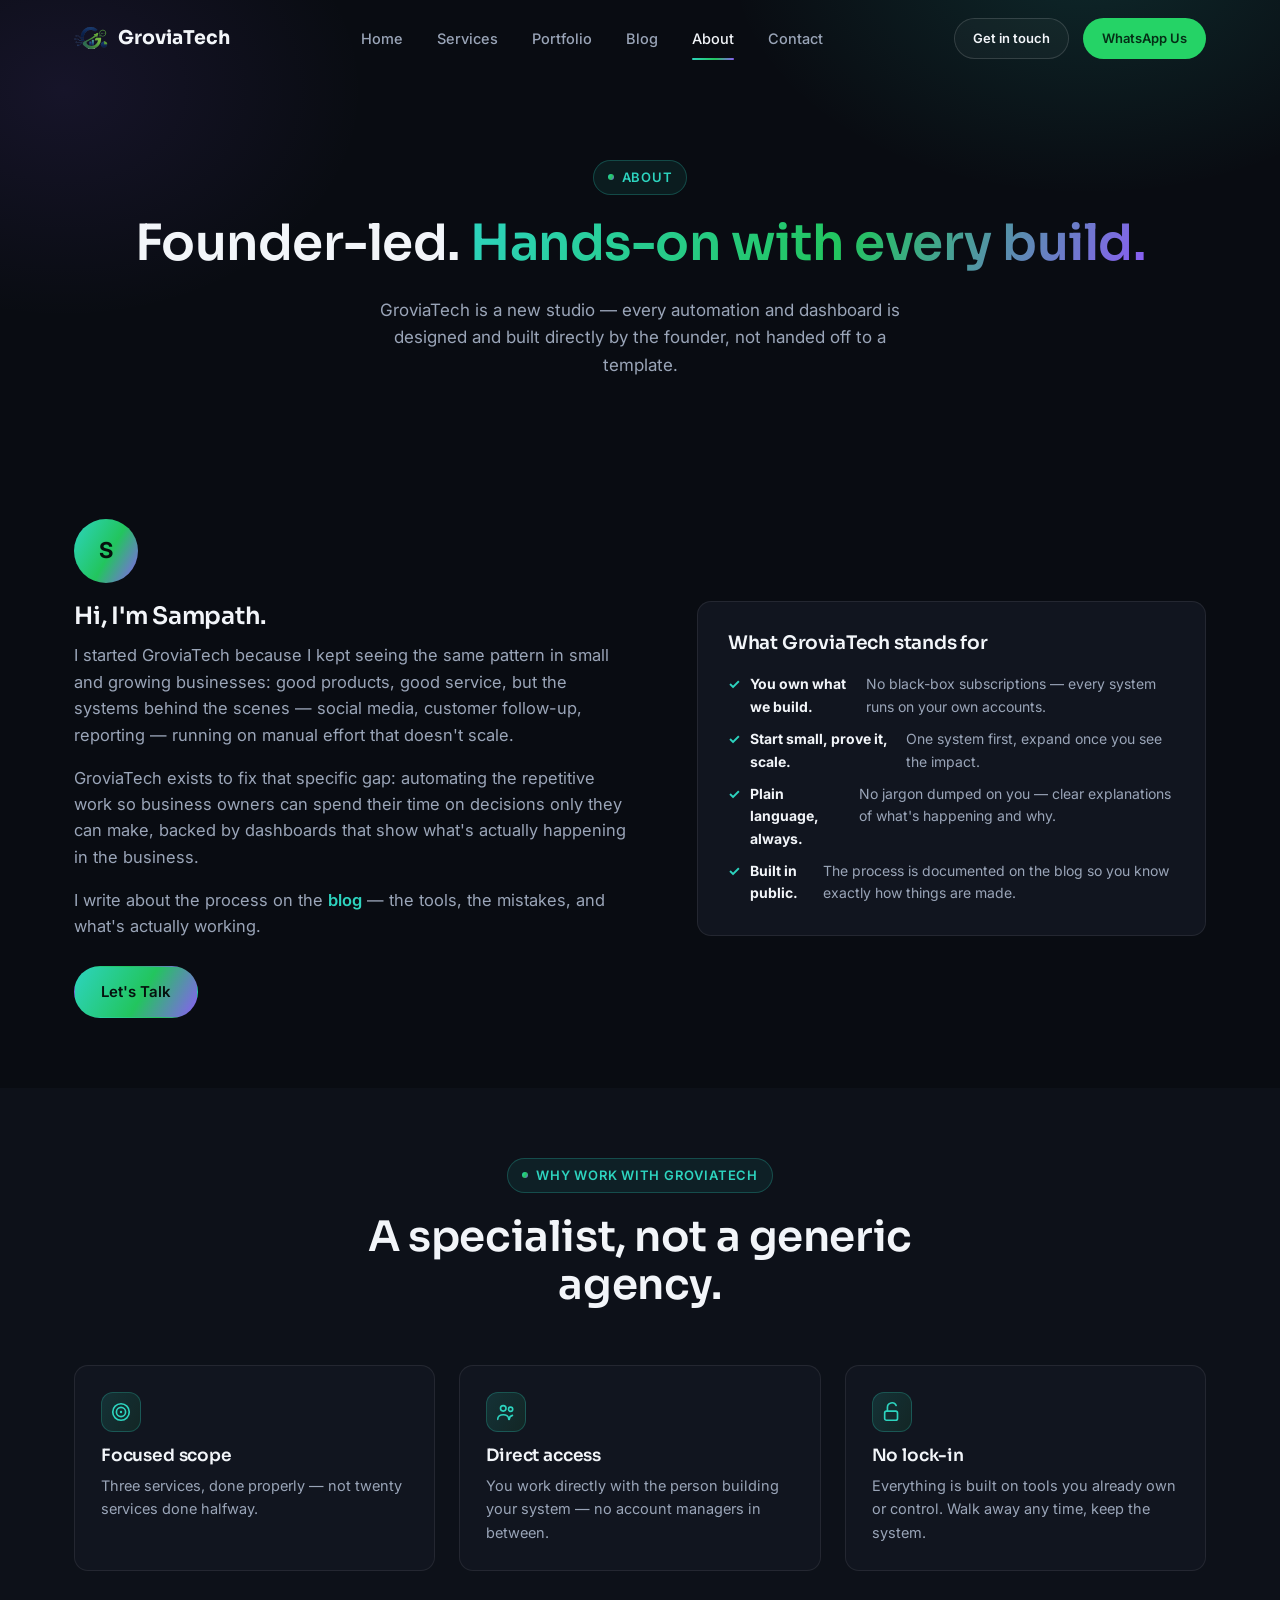
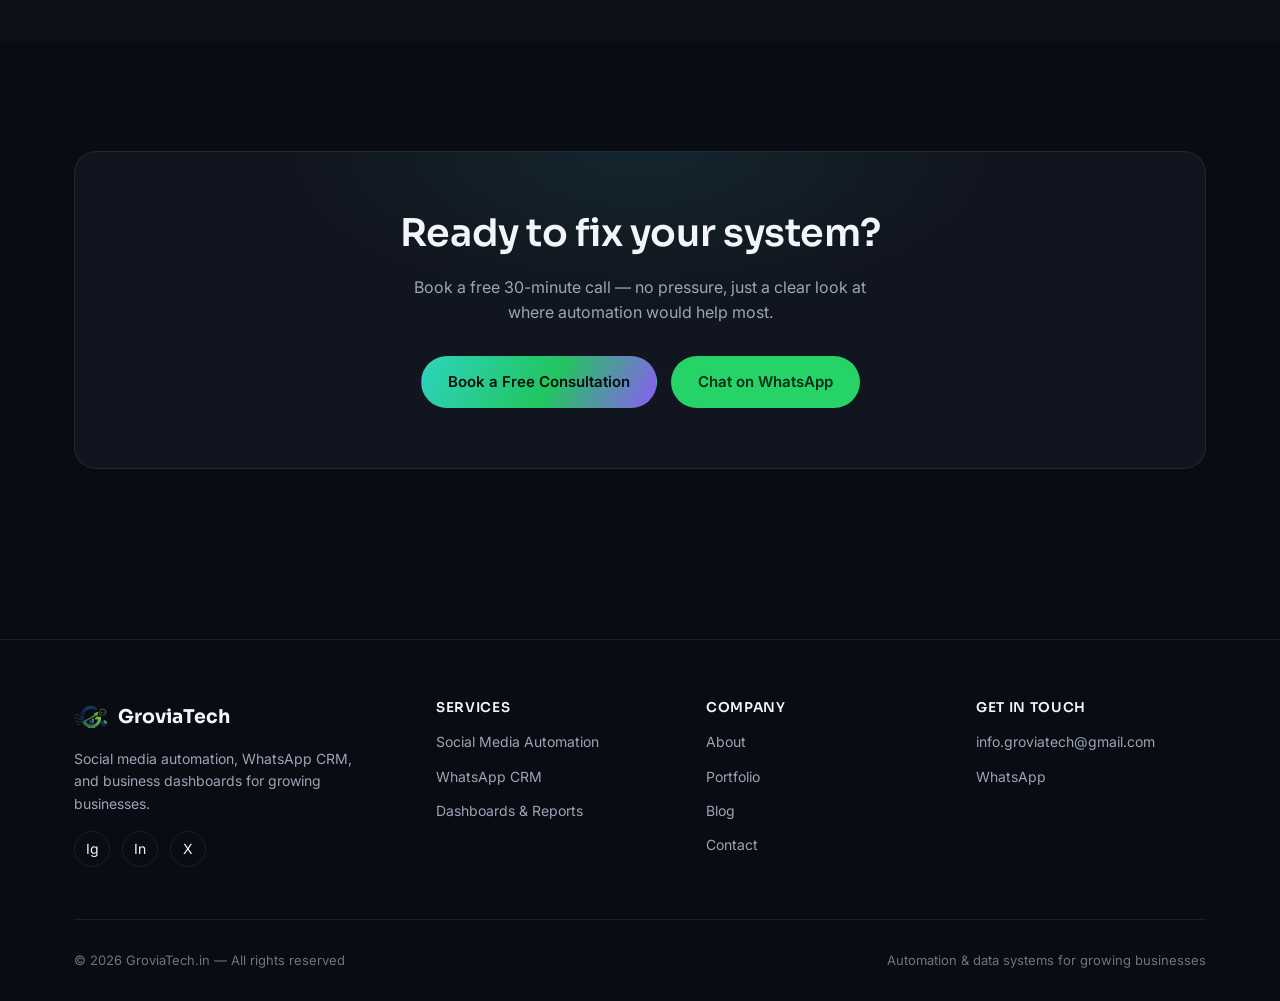
==== commit 485c7e6f: "Add cache-busting version query to css/js links (fixes stale-cache logo/nav rendering on immutable-c" ====
--- a/about.html
+++ b/about.html
@@ -21,7 +21,7 @@
 <meta name="twitter:description" content="GroviaTech is a founder-led studio building done-for-you WhatsApp automation, social media automation, and business dashboards to help small businesses grow.">
 <link rel="preconnect" href="https://fonts.googleapis.com">
 <link href="https://fonts.googleapis.com/css2?family=Inter:wght@400;500;600;700&family=Sora:wght@600;700;800&display=swap" rel="stylesheet">
-<link rel="stylesheet" href="css/style.css">
+<link rel="stylesheet" href="css/style.css?v=20260715">
 </head>
 <body>
 
@@ -91,17 +91,17 @@
     </div>
     <div class="grid grid-3">
       <div class="problem-card reveal">
-        <div class="icon-box"><svg viewBox="0 0 24 24" fill="none" stroke="currentColor" stroke-width="1.8"><circle cx="12" cy="12" r="9"/><circle cx="12" cy="12" r="5"/><circle cx="12" cy="12" r="1.3" fill="currentColor" stroke="none"/></svg></div>
+        <div class="icon-box"><svg viewBox="0 0 24 24" fill="none" stroke="currentColor" stroke-width="1.8" style="width:22px;height:22px;flex-shrink:0;"><circle cx="12" cy="12" r="9"/><circle cx="12" cy="12" r="5"/><circle cx="12" cy="12" r="1.3" fill="currentColor" stroke="none"/></svg></div>
         <h3>Focused scope</h3>
         <p>Three services, done properly — not twenty services done halfway.</p>
       </div>
       <div class="problem-card reveal reveal-delay-1">
-        <div class="icon-box"><svg viewBox="0 0 24 24" fill="none" stroke="currentColor" stroke-width="1.8" stroke-linecap="round" stroke-linejoin="round"><circle cx="9" cy="8" r="3"/><path d="M3 20c0-3 2.5-5 6-5s6 2 6 5"/><circle cx="17" cy="9" r="2.3"/><path d="M15.5 20c.2-2.2 1.6-3.8 3.5-4.3"/></svg></div>
+        <div class="icon-box"><svg viewBox="0 0 24 24" fill="none" stroke="currentColor" stroke-width="1.8" stroke-linecap="round" stroke-linejoin="round" style="width:22px;height:22px;flex-shrink:0;"><circle cx="9" cy="8" r="3"/><path d="M3 20c0-3 2.5-5 6-5s6 2 6 5"/><circle cx="17" cy="9" r="2.3"/><path d="M15.5 20c.2-2.2 1.6-3.8 3.5-4.3"/></svg></div>
         <h3>Direct access</h3>
         <p>You work directly with the person building your system — no account managers in between.</p>
       </div>
       <div class="problem-card reveal reveal-delay-2">
-        <div class="icon-box"><svg viewBox="0 0 24 24" fill="none" stroke="currentColor" stroke-width="1.8" stroke-linecap="round" stroke-linejoin="round"><rect x="4" y="11" width="14" height="10" rx="2"/><path d="M7 11V7a5 5 0 019.5-2.2"/></svg></div>
+        <div class="icon-box"><svg viewBox="0 0 24 24" fill="none" stroke="currentColor" stroke-width="1.8" stroke-linecap="round" stroke-linejoin="round" style="width:22px;height:22px;flex-shrink:0;"><rect x="4" y="11" width="14" height="10" rx="2"/><path d="M7 11V7a5 5 0 019.5-2.2"/></svg></div>
         <h3>No lock-in</h3>
         <p>Everything is built on tools you already own or control. Walk away any time, keep the system.</p>
       </div>
@@ -160,7 +160,7 @@
   </div>
 </footer>
 
-<script src="js/config.js"></script>
-<script src="js/main.js"></script>
+<script src="js/config.js?v=20260715"></script>
+<script src="js/main.js?v=20260715"></script>
 </body>
 </html>
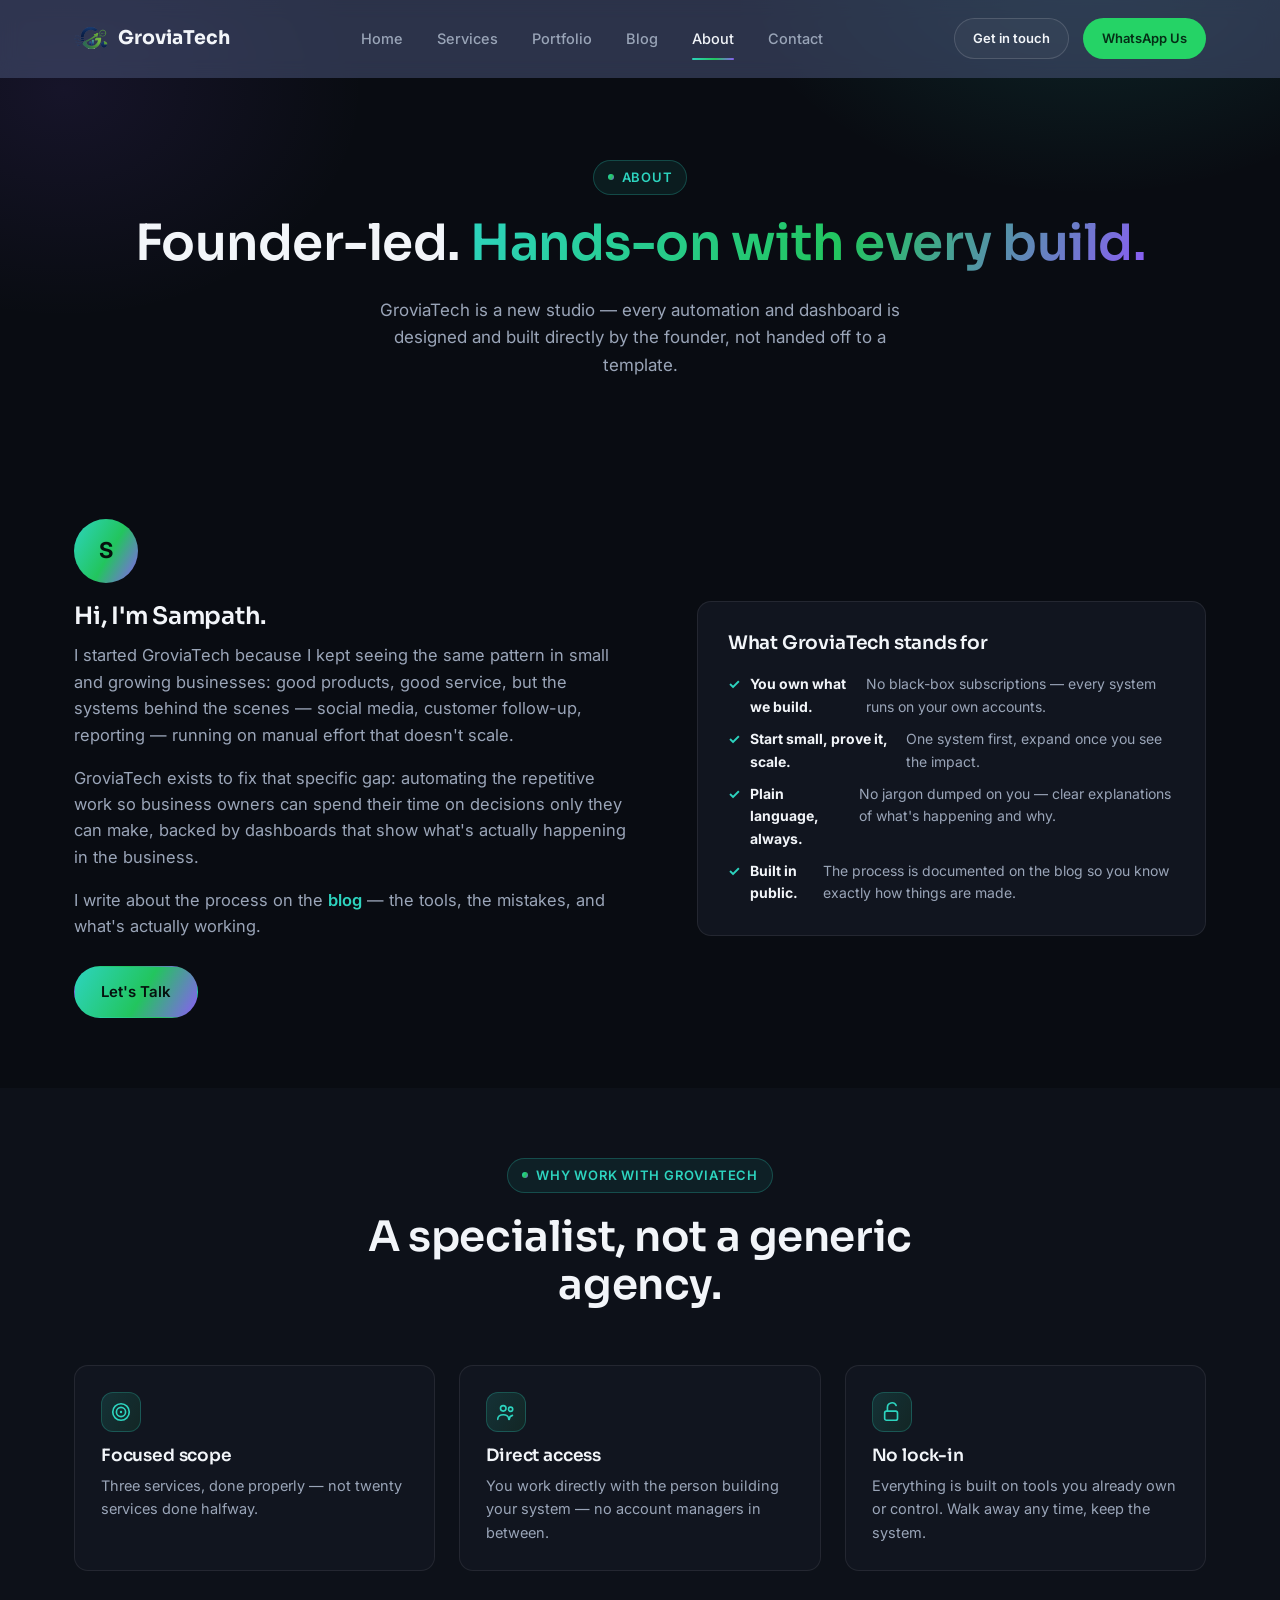
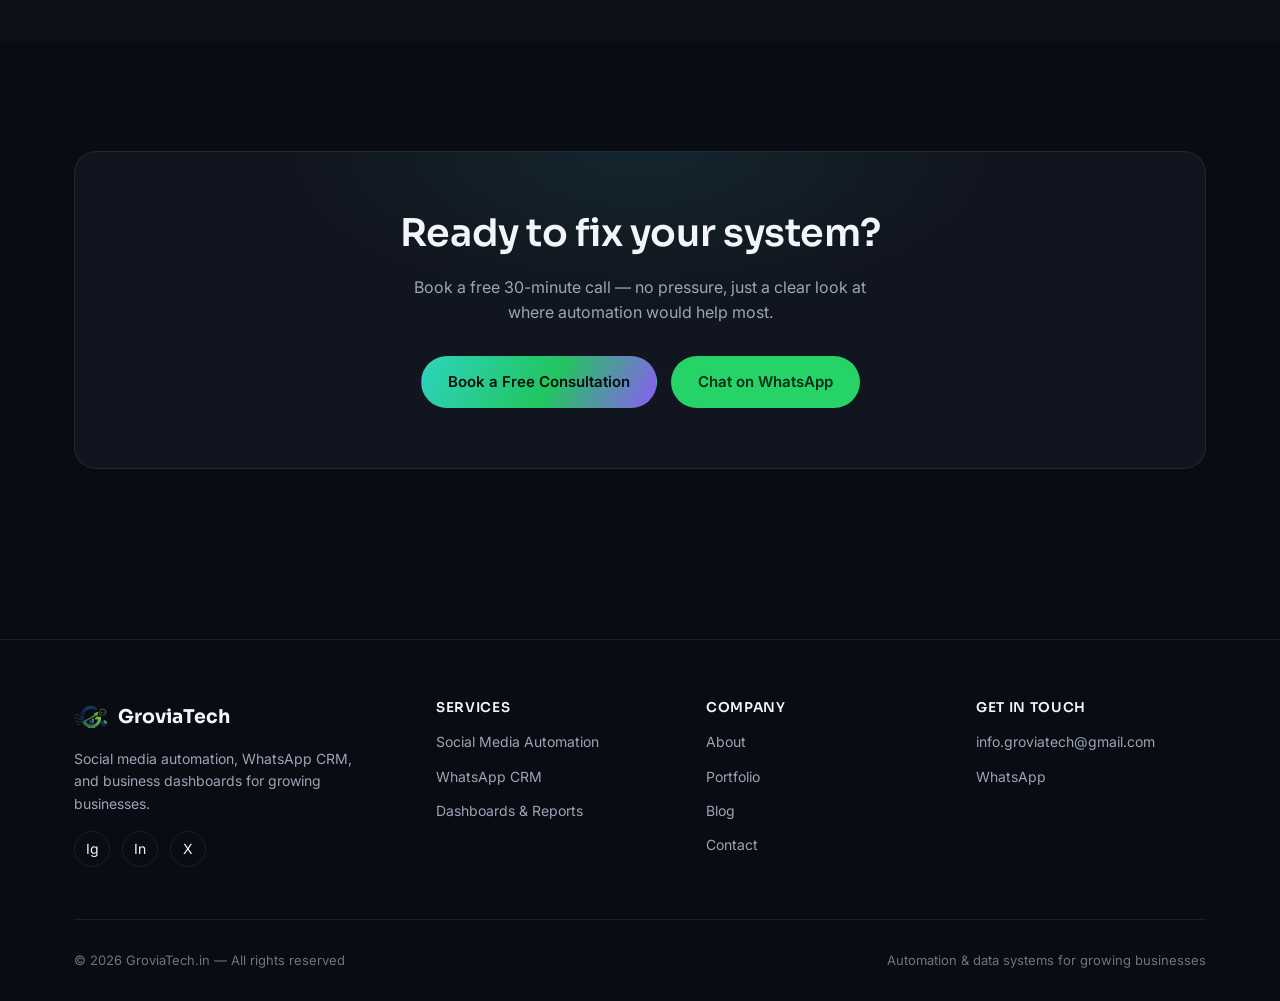
==== commit 74a75209: "Lighten nav header background for logo visibility; add hover glow/edge-trace effect to all card comp" ====
--- a/about.html
+++ b/about.html
@@ -21,7 +21,7 @@
 <meta name="twitter:description" content="GroviaTech is a founder-led studio building done-for-you WhatsApp automation, social media automation, and business dashboards to help small businesses grow.">
 <link rel="preconnect" href="https://fonts.googleapis.com">
 <link href="https://fonts.googleapis.com/css2?family=Inter:wght@400;500;600;700&family=Sora:wght@600;700;800&display=swap" rel="stylesheet">
-<link rel="stylesheet" href="css/style.css?v=20260715">
+<link rel="stylesheet" href="css/style.css?v=20260715b">
 </head>
 <body>
 
--- a/css/style.css
+++ b/css/style.css
@@ -121,13 +121,15 @@
 /* ---------- Nav ---------- */
 .nav{
   position: fixed; top:0; left:0; right:0; z-index: 100;
+  background: rgba(74,85,120,0.55);
+  backdrop-filter: blur(10px);
   border-bottom: 1px solid transparent;
   transition: background .3s ease, border-color .3s ease, backdrop-filter .3s ease;
 }
 .nav.scrolled{
-  background: rgba(9,12,18,0.75);
-  backdrop-filter: blur(14px);
-  border-bottom-color: var(--border);
+  background: rgba(74,85,120,0.88);
+  backdrop-filter: blur(16px);
+  border-bottom-color: var(--border-strong);
 }
 .nav-inner{ display:flex; align-items:center; justify-content:space-between; padding: 18px 24px; }
 .logo{ display:flex; align-items:center; gap:10px; font-family: var(--font-head); font-weight:700; font-size:19px; color: var(--text); }
@@ -199,7 +201,36 @@
   padding: 20px;
   box-shadow: var(--shadow-glow);
   position: relative;
-}
+  transition: transform .3s ease, border-color .3s ease, box-shadow .3s ease;
+}
+.demo-card:hover{
+  transform: translateY(-4px); border-color: var(--border-strong);
+  box-shadow: var(--shadow-glow), 0 0 0 1px rgba(45,212,191,0.25), 0 0 46px -8px rgba(139,92,246,0.4);
+}
+
+/* ---------- Hover edge-glow ring (bubble + lightning trace on box edges) ---------- */
+.card, .problem-card, .blog-card, .portfolio-card, .quote-card, .demo-card{
+  position: relative;
+  isolation: isolate;
+}
+.card::before, .problem-card::before, .blog-card::before, .portfolio-card::before, .quote-card::before, .demo-card::before{
+  content:"";
+  position:absolute; inset:0; border-radius: inherit;
+  padding:1.5px;
+  background: conic-gradient(from 0deg, transparent 0 62%, var(--accent) 74%, var(--accent-2) 84%, var(--accent-violet) 94%, transparent 100%);
+  -webkit-mask: linear-gradient(#000 0 0) content-box, linear-gradient(#000 0 0);
+  -webkit-mask-composite: xor;
+  mask-composite: exclude;
+  opacity:0;
+  pointer-events:none;
+  z-index:2;
+  transition: opacity .35s ease;
+}
+.card:hover::before, .problem-card:hover::before, .blog-card:hover::before, .portfolio-card:hover::before, .quote-card:hover::before, .demo-card:hover::before{
+  opacity:1;
+  animation: edge-glow-spin 2.6s linear infinite;
+}
+@keyframes edge-glow-spin{ to{ transform: rotate(360deg); } }
 .demo-head{ display:flex; align-items:center; gap:10px; margin-bottom:16px; padding-bottom:14px; border-bottom:1px solid var(--border); }
 .demo-avatar{ width:36px; height:36px; border-radius:50%; background: var(--accent-gradient); display:flex; align-items:center; justify-content:center; font-weight:700; color:#06110d; font-size:14px; }
 .demo-title{ font-size:14px; font-weight:600; }
@@ -236,7 +267,10 @@
   padding: 30px;
   transition: transform .3s ease, border-color .3s ease, box-shadow .3s ease;
 }
-.card:hover{ transform: translateY(-4px); border-color: var(--border-strong); box-shadow: var(--shadow-card); }
+.card:hover{
+  transform: translateY(-4px); border-color: var(--border-strong);
+  box-shadow: var(--shadow-card), 0 0 0 1px rgba(45,212,191,0.25), 0 0 46px -8px rgba(139,92,246,0.4);
+}
 
 .icon-box{
   width:46px; height:46px; border-radius: 12px;
@@ -259,6 +293,11 @@
   border:1px solid var(--border);
   border-radius: var(--radius);
   padding: 26px;
+  transition: transform .3s ease, border-color .3s ease, box-shadow .3s ease;
+}
+.problem-card:hover{
+  transform: translateY(-4px); border-color: var(--border-strong);
+  box-shadow: var(--shadow-card), 0 0 0 1px rgba(45,212,191,0.25), 0 0 46px -8px rgba(139,92,246,0.4);
 }
 .problem-card h3{ font-size: 17px; }
 .problem-card p{ font-size: 14.5px; margin:0; }
@@ -282,7 +321,14 @@
 .stat-label{ font-size: 13px; color: var(--text-dim); margin-top:6px; }
 
 /* ---------- Testimonial / quote ---------- */
-.quote-card{ background: var(--surface); border:1px solid var(--border); border-radius: var(--radius); padding: 32px; }
+.quote-card{
+  background: var(--surface); border:1px solid var(--border); border-radius: var(--radius); padding: 32px;
+  transition: transform .3s ease, border-color .3s ease, box-shadow .3s ease;
+}
+.quote-card:hover{
+  transform: translateY(-4px); border-color: var(--border-strong);
+  box-shadow: var(--shadow-card), 0 0 0 1px rgba(45,212,191,0.25), 0 0 46px -8px rgba(139,92,246,0.4);
+}
 .quote-card p{ font-size: 17px; color: var(--text); font-style: italic; }
 .quote-person{ display:flex; align-items:center; gap:12px; margin-top:18px; }
 .quote-avatar{ width:40px; height:40px; border-radius:50%; background: var(--accent-gradient); display:flex; align-items:center; justify-content:center; color:#06110d; font-weight:700; font-size:14px; }
@@ -291,7 +337,10 @@
 
 /* ---------- Blog cards ---------- */
 .blog-card{ background: var(--surface); border:1px solid var(--border); border-radius: var(--radius); overflow:hidden; transition: transform .3s ease, border-color .3s ease; }
-.blog-card:hover{ transform: translateY(-4px); border-color: var(--border-strong); }
+.blog-card:hover{
+  transform: translateY(-4px); border-color: var(--border-strong);
+  box-shadow: var(--shadow-card), 0 0 0 1px rgba(45,212,191,0.25), 0 0 46px -8px rgba(139,92,246,0.4);
+}
 .blog-thumb{ height: 160px; background: var(--accent-gradient-soft); position:relative; display:flex; align-items:center; justify-content:center; font-size:34px; border-bottom:1px solid var(--border); overflow:hidden; }
 .blog-thumb img{ width:100%; height:100%; object-fit:cover; }
 .post-hero-img{ width:100%; max-height:360px; object-fit:cover; border-radius: var(--radius); margin-bottom:24px; display:block; }
@@ -310,7 +359,14 @@
   transition: all .2s ease;
 }
 .filter-btn.active, .filter-btn:hover{ background: var(--accent-gradient); color:#06110d; border-color:transparent; }
-.portfolio-card{ background: var(--surface); border:1px solid var(--border); border-radius: var(--radius); overflow:hidden; }
+.portfolio-card{
+  background: var(--surface); border:1px solid var(--border); border-radius: var(--radius); overflow:hidden;
+  transition: transform .3s ease, border-color .3s ease, box-shadow .3s ease;
+}
+.portfolio-card:hover{
+  transform: translateY(-4px); border-color: var(--border-strong);
+  box-shadow: var(--shadow-card), 0 0 0 1px rgba(45,212,191,0.25), 0 0 46px -8px rgba(139,92,246,0.4);
+}
 .portfolio-thumb{ height: 190px; background: var(--accent-gradient-soft); display:flex; flex-direction:column; align-items:center; justify-content:center; gap:10px; font-size:15px; color: var(--text-dim); border-bottom: 1px solid var(--border); font-weight:600; letter-spacing:.03em; }
 .portfolio-body{ padding: 24px; }
 .portfolio-cat{ font-size:12px; color: var(--accent); font-weight:700; text-transform:uppercase; letter-spacing:.05em; margin-bottom:8px; }
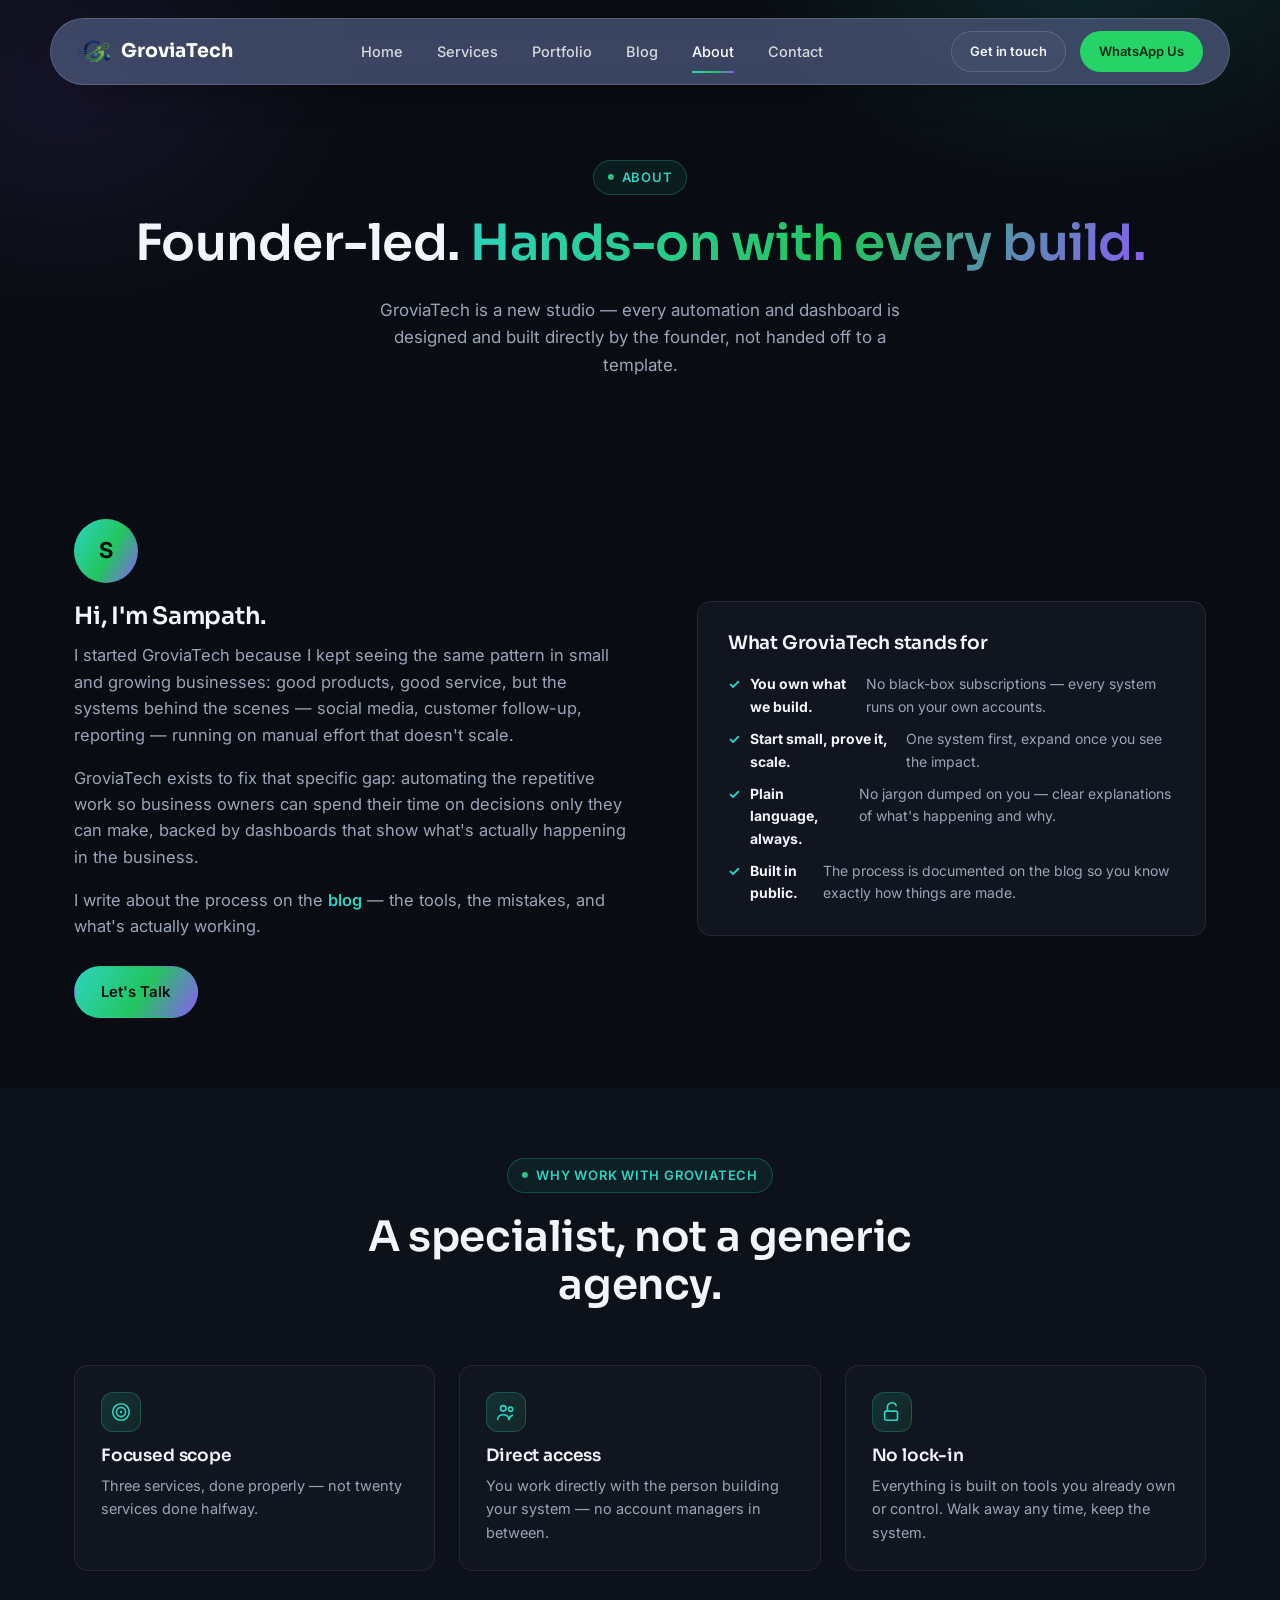
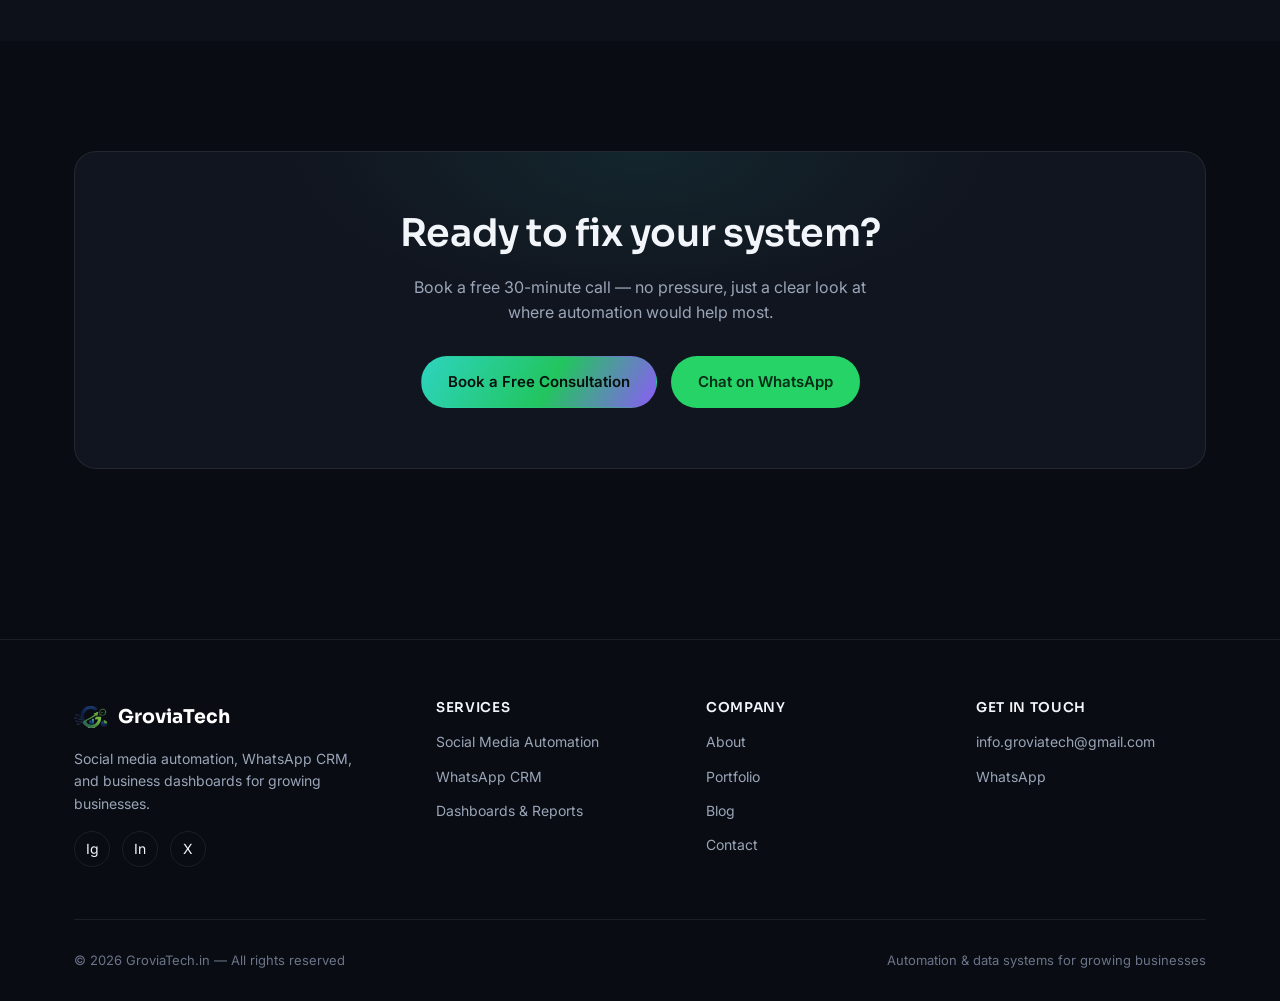
==== commit 2b180d1d: "Nav: floating rounded pill shape (automis-style) with white header text" ====
--- a/about.html
+++ b/about.html
@@ -21,7 +21,7 @@
 <meta name="twitter:description" content="GroviaTech is a founder-led studio building done-for-you WhatsApp automation, social media automation, and business dashboards to help small businesses grow.">
 <link rel="preconnect" href="https://fonts.googleapis.com">
 <link href="https://fonts.googleapis.com/css2?family=Inter:wght@400;500;600;700&family=Sora:wght@600;700;800&display=swap" rel="stylesheet">
-<link rel="stylesheet" href="css/style.css?v=20260715b">
+<link rel="stylesheet" href="css/style.css?v=20260715c">
 </head>
 <body>
 
--- a/css/style.css
+++ b/css/style.css
@@ -120,19 +120,21 @@
 
 /* ---------- Nav ---------- */
 .nav{
-  position: fixed; top:0; left:0; right:0; z-index: 100;
-  background: rgba(74,85,120,0.55);
-  backdrop-filter: blur(10px);
-  border-bottom: 1px solid transparent;
-  transition: background .3s ease, border-color .3s ease, backdrop-filter .3s ease;
+  position: fixed; top:18px; left:50%; transform: translateX(-50%); z-index: 100;
+  width: calc(100% - 40px); max-width: var(--container);
+  background: rgba(74,85,120,0.78);
+  border: 1px solid rgba(255,255,255,0.14);
+  border-radius: 999px;
+  backdrop-filter: blur(14px);
+  box-shadow: 0 12px 40px -18px rgba(0,0,0,0.55);
+  transition: background .3s ease, border-color .3s ease, box-shadow .3s ease;
 }
 .nav.scrolled{
-  background: rgba(74,85,120,0.88);
-  backdrop-filter: blur(16px);
-  border-bottom-color: var(--border-strong);
-}
-.nav-inner{ display:flex; align-items:center; justify-content:space-between; padding: 18px 24px; }
-.logo{ display:flex; align-items:center; gap:10px; font-family: var(--font-head); font-weight:700; font-size:19px; color: var(--text); }
+  background: rgba(74,85,120,0.94);
+  box-shadow: 0 16px 50px -16px rgba(0,0,0,0.65);
+}
+.nav-inner{ display:flex; align-items:center; justify-content:space-between; padding: 12px 26px; }
+.logo{ display:flex; align-items:center; gap:10px; font-family: var(--font-head); font-weight:700; font-size:19px; color:#ffffff; }
 .logo-mark{
   width:32px; height:32px; border-radius: 9px;
   background: var(--accent-gradient);
@@ -144,11 +146,11 @@
 }
 .nav-links{ display:flex; align-items:center; gap:34px; }
 .nav-links a{
-  font-size: 14.5px; font-weight:500; color: var(--text-muted);
+  font-size: 14.5px; font-weight:500; color: rgba(255,255,255,0.8);
   position:relative; padding: 4px 0;
   transition: color .2s ease;
 }
-.nav-links a:hover, .nav-links a.active{ color: var(--text); }
+.nav-links a:hover, .nav-links a.active{ color:#ffffff; }
 .nav-links a.active::after{
   content:""; position:absolute; left:0; right:0; bottom:-6px; height:2px;
   background: var(--accent-gradient); border-radius:2px;
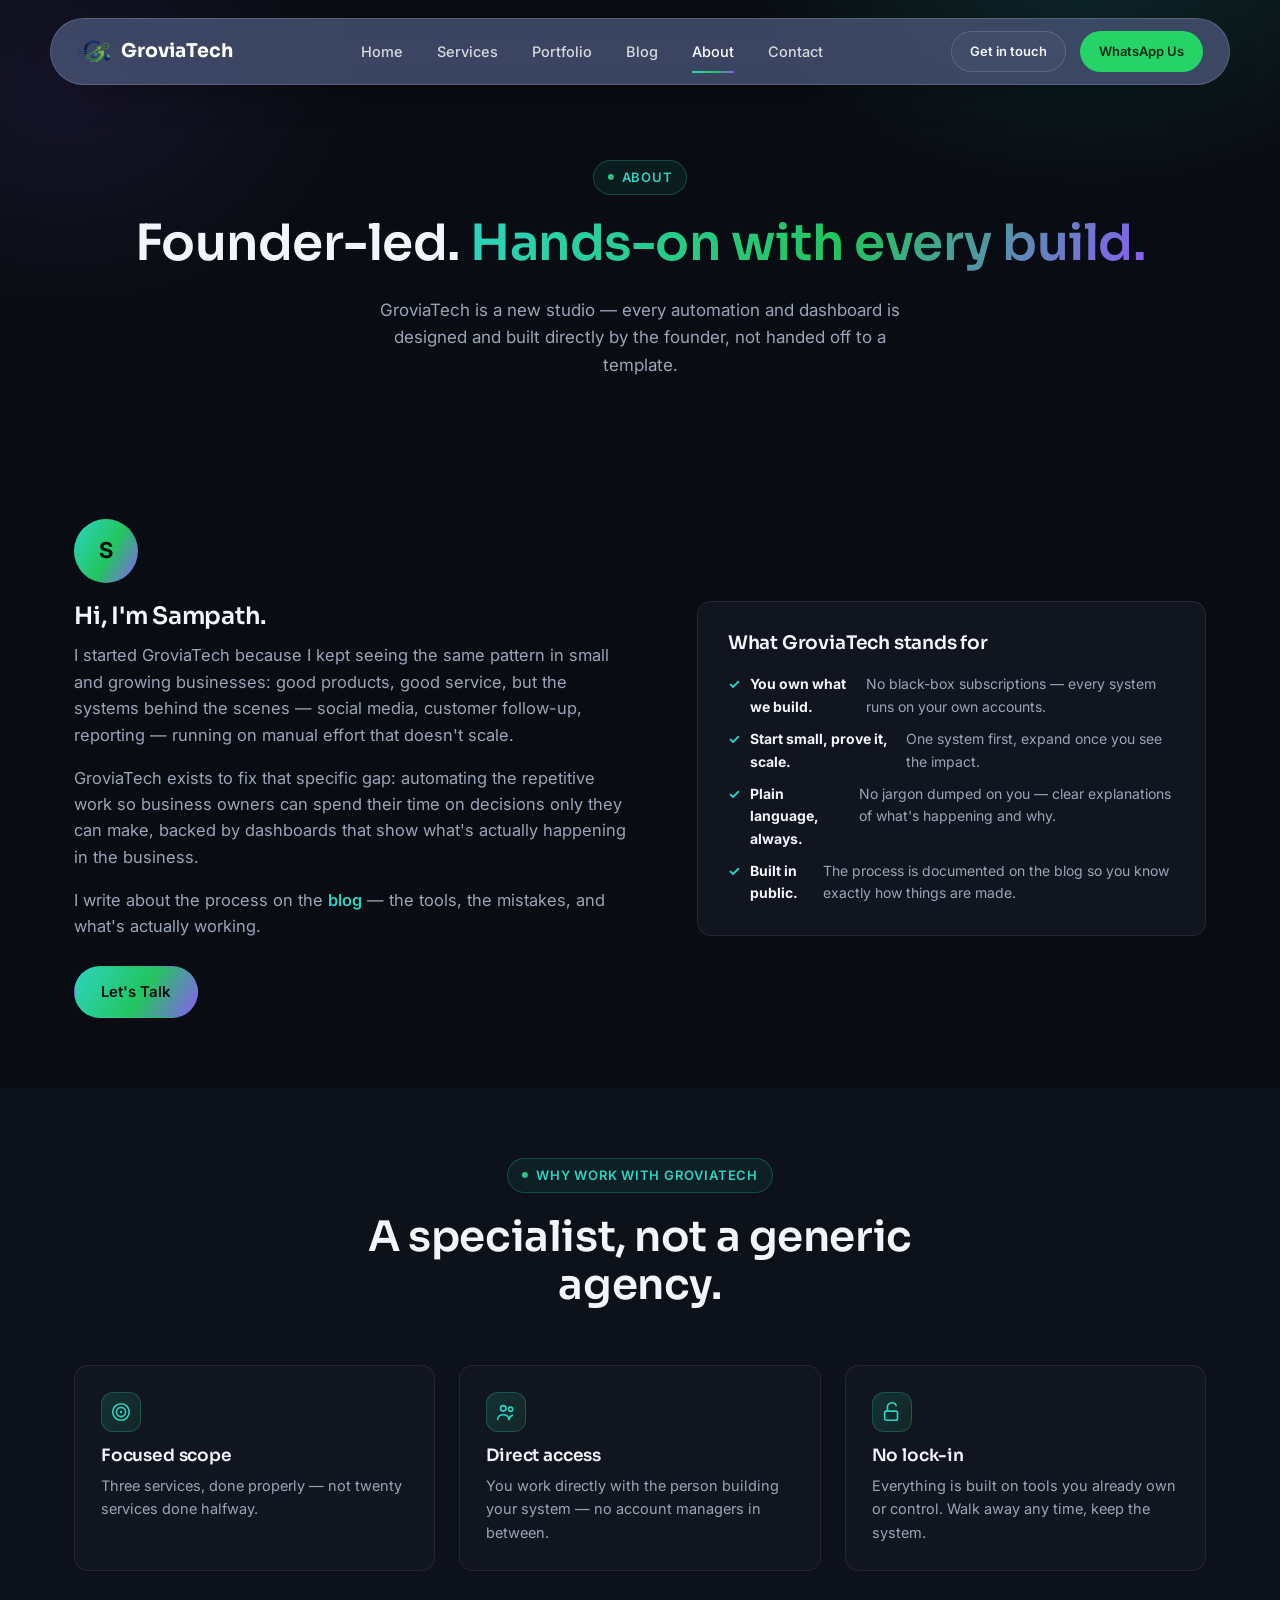
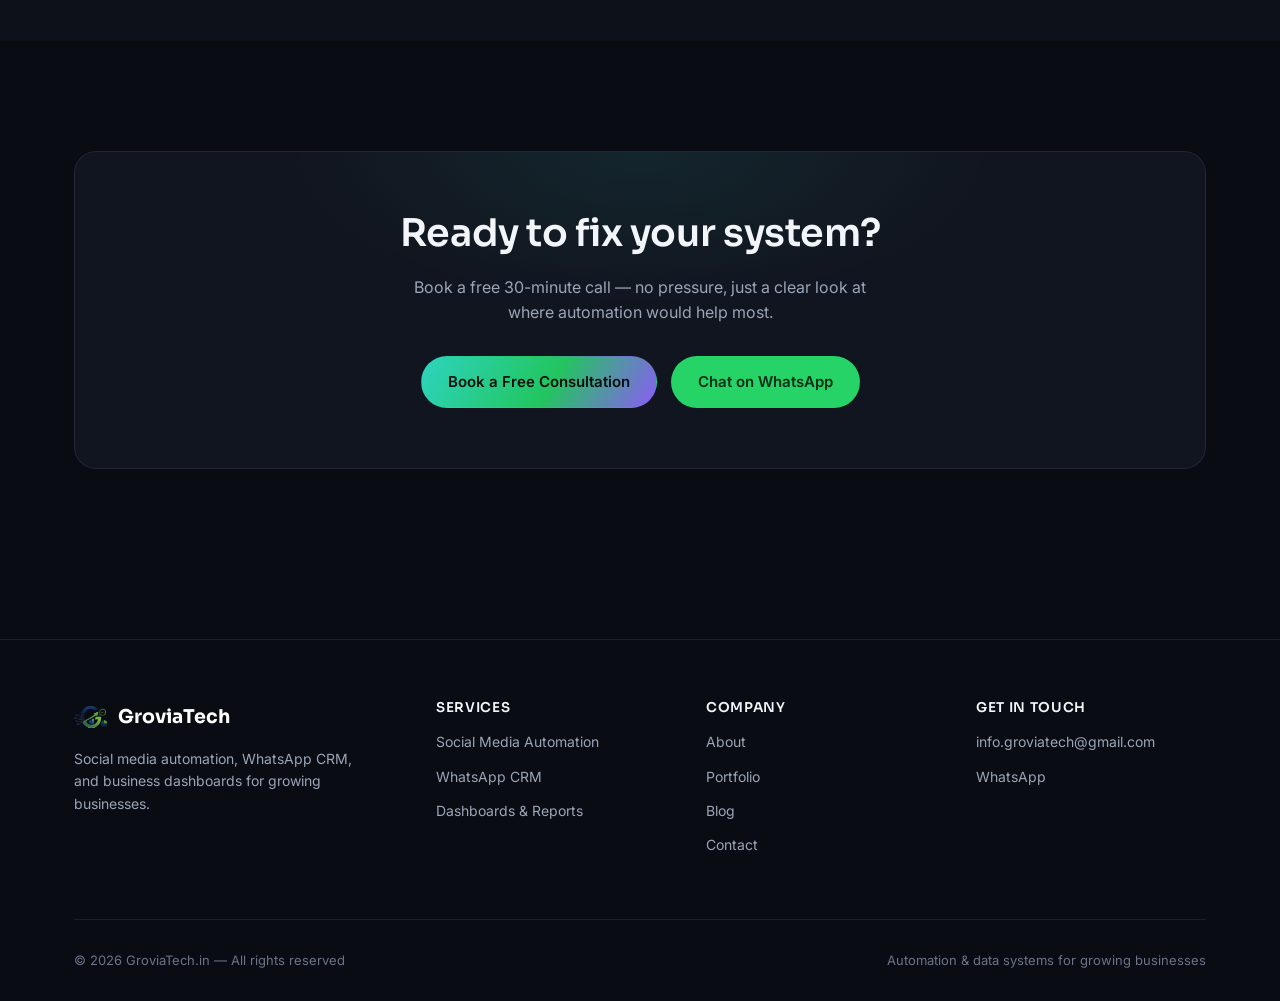
==== commit 5ababbef: "Site-wide QA pass: regenerate favicons/apple-touch-icon from new logo, fix Growvia brand typo, hide " ====
--- a/about.html
+++ b/about.html
@@ -160,7 +160,7 @@
   </div>
 </footer>
 
-<script src="js/config.js?v=20260715"></script>
-<script src="js/main.js?v=20260715"></script>
+<script src="js/config.js?v=20260715d"></script>
+<script src="js/main.js?v=20260715d"></script>
 </body>
 </html>
